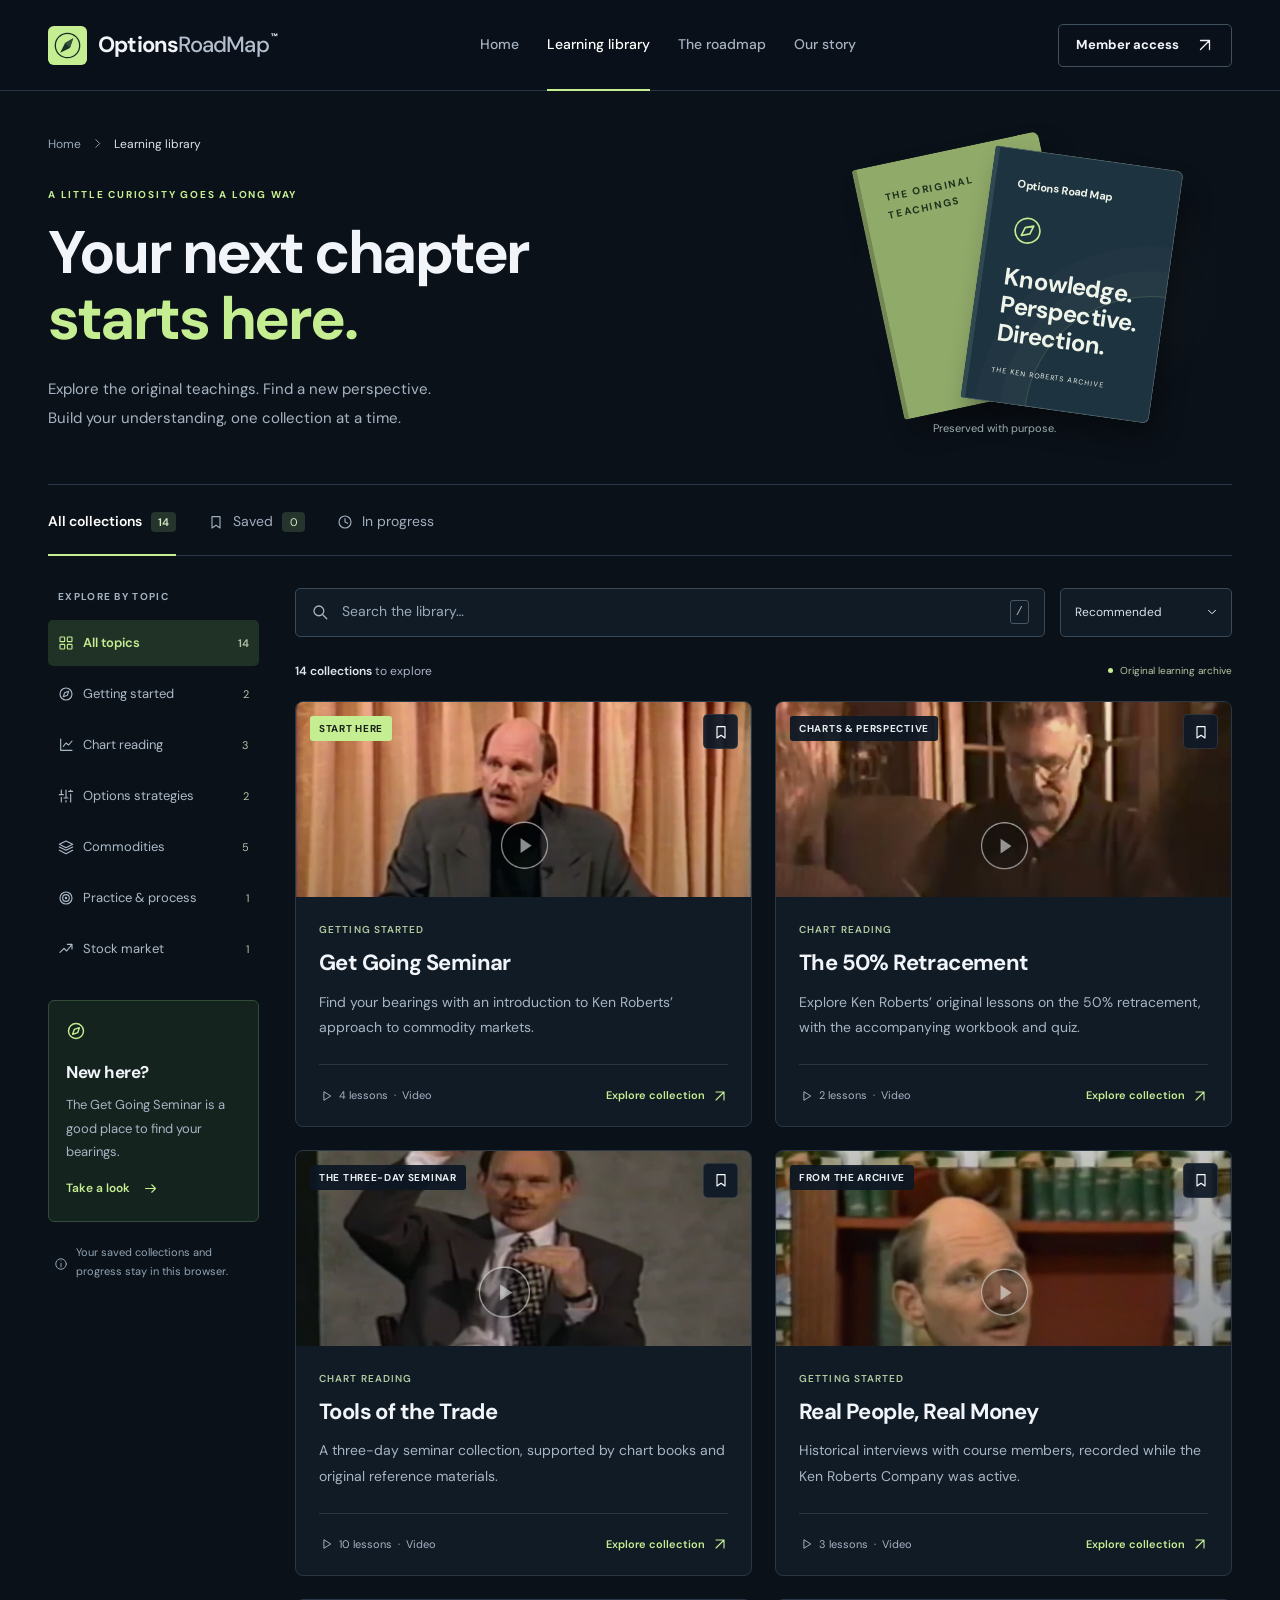
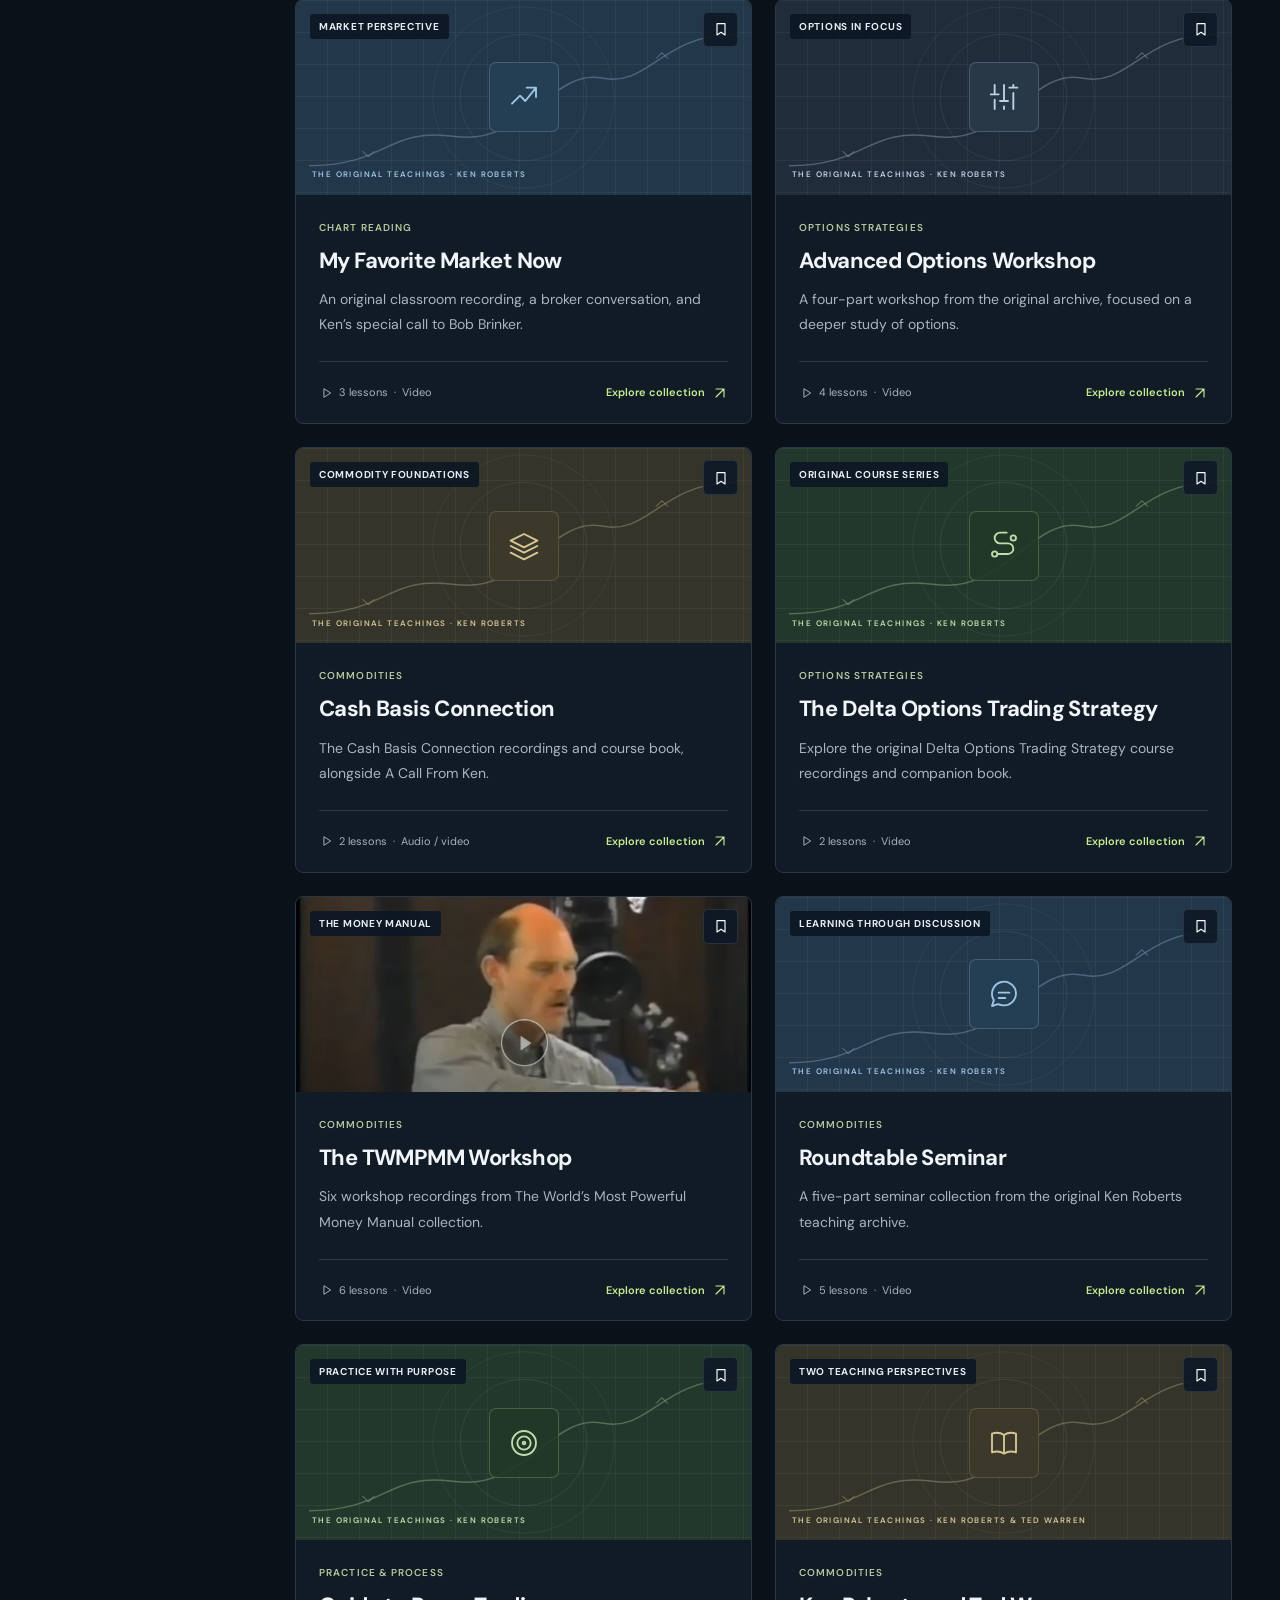
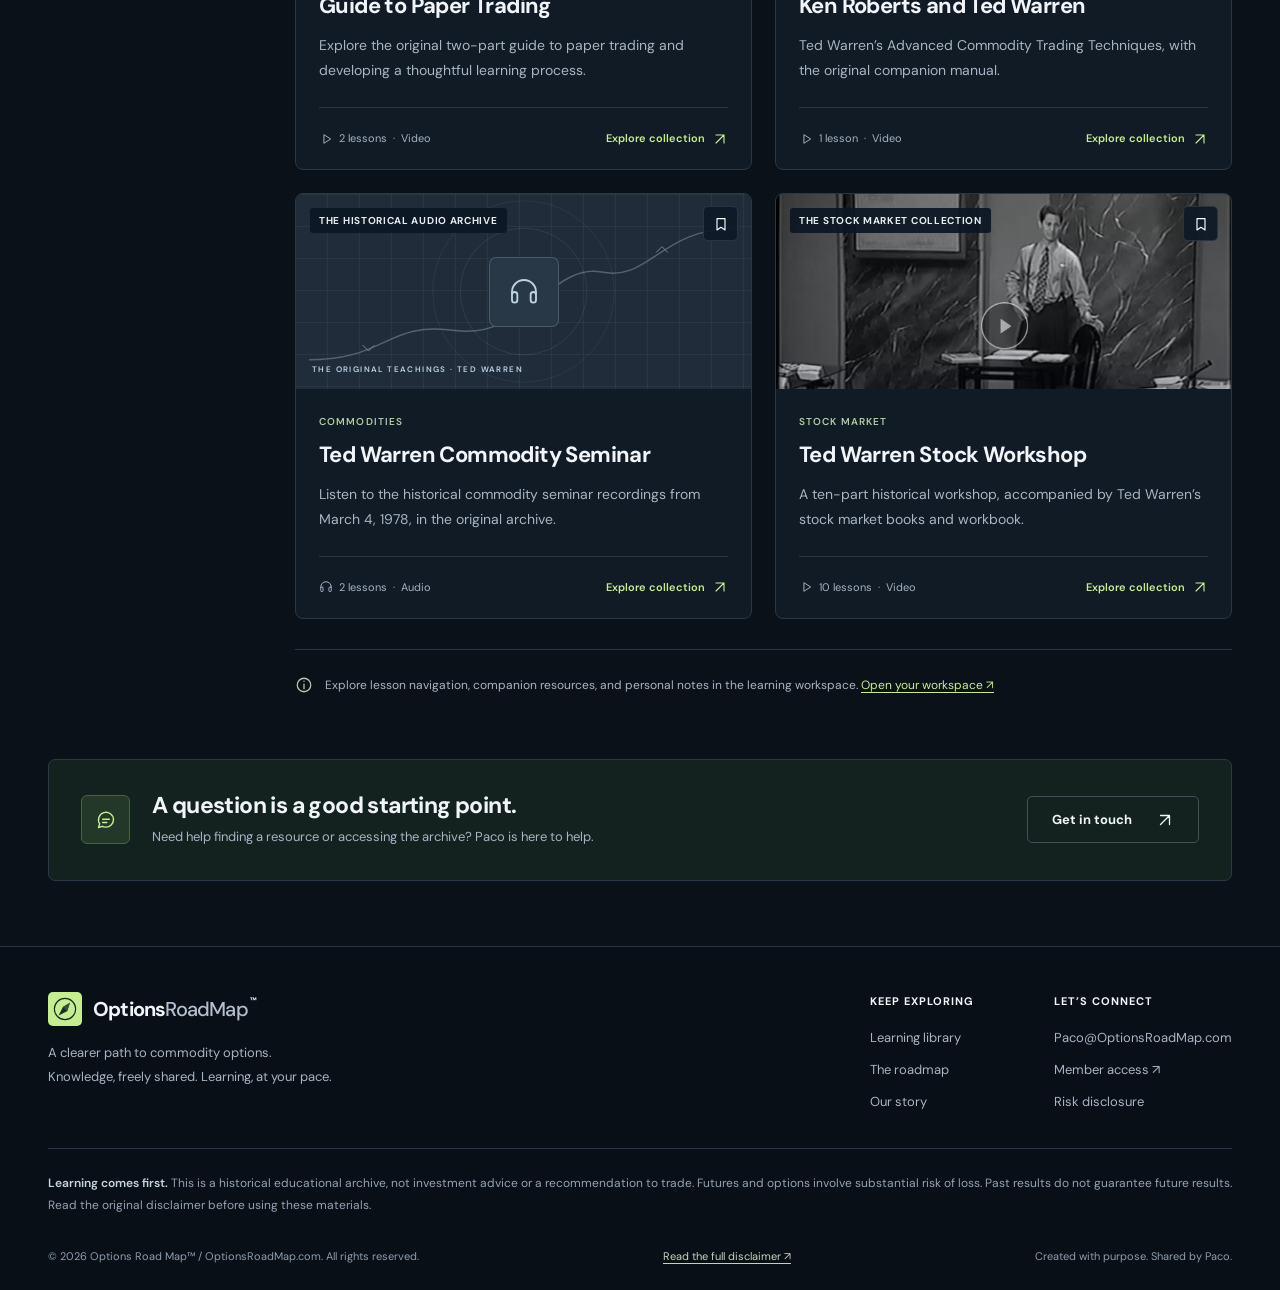
==== library.html @ 0cf9bcd7 "Publish polished Options Road Map client preview" ====
<!DOCTYPE html>
<html lang="en">
<head>
  <meta charset="UTF-8"><meta name="viewport" content="width=device-width, initial-scale=1">
  <meta name="description" content="Explore the Options Road Map learning archive. Find Ken Roberts seminars, commodity options courses, historical audio, and stock market workshops.">
  <meta name="theme-color" content="#0b1119"><title>Learning Library — Options Road Map</title>
  <link rel="icon" href="assets/compass.svg" type="image/svg+xml"><link rel="stylesheet" href="styles.css">
  <script src="courses.js" defer></script><script src="app.js" defer></script>
</head>
<body data-page="library">
<a class="skip-link" href="#main">Skip to content</a>
<header class="site-header"><div class="container header-inner">
  <a class="brand" href="index.html" aria-label="Options Road Map home"><img src="assets/compass.svg" width="39" height="39" alt=""><span>Options<span class="brand-light">RoadMap</span><sup>™</sup></span></a>
  <button class="menu-toggle icon-button" aria-label="Open navigation" aria-expanded="false" aria-controls="main-nav" data-icon="menu"></button>
  <nav id="main-nav" class="main-nav" aria-label="Main navigation"><a href="index.html">Home</a><a href="library.html" aria-current="page">Learning library</a><a href="index.html#roadmap">The roadmap</a><a href="index.html#about">Our story</a></nav>
  <a class="button button-outline member-button" href="private.html" aria-label="Member access"><span class="member-label-desktop">Member access</span><span class="member-label-mobile">Access</span><span data-icon="arrow-up-right"></span></a>
</div></header>
<main id="main">
  <section class="library-hero container"><div><a class="breadcrumb" href="index.html">Home <span data-icon="chevron-right"></span> <span>Learning library</span></a><div class="eyebrow">A LITTLE CURIOSITY GOES A LONG WAY</div><h1>Your next chapter<br><em>starts here.</em></h1><p>Explore the original teachings. Find a new perspective.<br>Build your understanding, one collection at a time.</p></div><div class="library-hero-art" aria-hidden="true"><div class="archive-cover cover-back"><span>THE ORIGINAL<br>TEACHINGS</span></div><div class="archive-cover cover-front"><span class="book-brand">Options Road Map</span><span class="cover-compass" data-icon="compass"></span><strong>Knowledge.<br>Perspective.<br>Direction.</strong><small>THE KEN ROBERTS ARCHIVE</small></div><span class="archive-caption">Preserved with purpose.</span></div></section>
  <section class="library-section container" id="collections">
    <div class="library-tabs" aria-label="Collection view"><button class="library-tab active" data-view="all" aria-pressed="true">All collections <span id="all-count"></span></button><button class="library-tab" data-view="saved" aria-pressed="false"><span data-icon="bookmark"></span> Saved <span id="saved-count">0</span></button><button class="library-tab" data-view="progress" aria-pressed="false"><span data-icon="clock"></span> In progress</button></div>
    <div class="library-workspace"><aside class="library-sidebar"><div class="sidebar-heading">EXPLORE BY TOPIC</div><div class="category-list" id="category-filters"></div><div class="sidebar-note"><span data-icon="compass"></span><h3>New here?</h3><p>The Get Going Seminar is a good place to find your bearings.</p><button class="text-link" data-course="get-going">Take a look <span data-icon="arrow-right"></span></button></div><div class="local-note"><span data-icon="info"></span><span>Your saved collections and progress stay in this browser.</span></div></aside>
      <div class="library-results"><div class="library-toolbar"><label class="search-field"><span data-icon="search"></span><input type="search" id="course-search" placeholder="Search the library…" aria-label="Search collections"><span class="search-key" aria-hidden="true">/</span></label><label class="sort-field"><span class="sr-only">Sort collections</span><select id="course-sort"><option value="recommended">Recommended</option><option value="az">Title: A–Z</option><option value="lessons">Most lessons</option></select><span data-icon="chevron-down"></span></label></div>
        <div class="results-line"><p id="results-count" aria-live="polite"></p><span class="archive-badge"><i class="status-dot"></i> Original learning archive</span></div>
        <div class="course-grid library-grid" id="library-courses"></div>
        <div class="empty-state" id="empty-state" hidden><span data-icon="search"></span><h2>No collections found.</h2><p>Try another keyword or explore a different topic.</p><button class="button button-outline" id="reset-filters">Show all collections <span data-icon="arrow-right"></span></button></div>
        <div class="archive-note"><span data-icon="info"></span><p>Explore lesson navigation, companion resources, and personal notes in the learning workspace. <a class="inline-link" href="private.html">Open your workspace <span aria-hidden="true">↗</span></a></p></div>
      </div>
    </div>
  </section>
  <section class="library-help container"><span class="help-icon" data-icon="message-circle"></span><div><h2>A question is a good starting point.</h2><p>Need help finding a resource or accessing the archive? Paco is here to help.</p></div><a class="button button-outline" href="mailto:Paco@OptionsRoadMap.com">Get in touch <span data-icon="arrow-up-right"></span></a></section>
</main>
<footer class="site-footer" data-footer></footer><div data-dialogs></div><div class="toast" role="status" aria-live="polite" id="toast"></div>
<noscript><p class="noscript-note">Enable JavaScript to search the library and browse collection details. Contact <a href="mailto:Paco@OptionsRoadMap.com">Paco@OptionsRoadMap.com</a> for access to the original archive.</p></noscript>
</body>
</html>
---- styles.css ----
@import url('fonts.css');

/* Options Road Map — professional dark theme. All assets are served locally. */
:root {
  color-scheme: dark;
  --paper: #0b1119;
  --surface: #111b26;
  --surface-raised: #162331;
  --ink: #f1f5fa;
  --muted: #a7b4c3;
  --subtle: #90a0b2;
  --green: #c5ed91;
  --lime: #c5ed91;
  --line: #293746;
  --sage: #17251f;
  --sans: 'DM Sans', 'Segoe UI', sans-serif;
}
* { box-sizing: border-box; }
html { scroll-behavior: smooth; scroll-padding-top: 105px; }
body { margin: 0; background: var(--paper); color: var(--ink); font: 16px/1.7 var(--sans); -webkit-font-smoothing: antialiased; }
body:has(dialog[open]) { overflow: hidden; }
button, input, select, textarea { font: inherit; }
button, a, input, select { -webkit-tap-highlight-color: transparent; }
button { color: inherit; cursor: pointer; }
a { color: inherit; text-decoration: none; }
img { max-width: 100%; display: block; }
h1, h2, h3, p { margin: 0; }
h1, h2, h3 { font-weight: 700; line-height: 1.15; letter-spacing: -1.5px; }
h2 { font-size: 42px; }
h3 { font-size: 22px; letter-spacing: -.5px; }
em { font-family: var(--sans); font-style: normal; font-weight: 700; }
p { color: var(--muted); }
svg.icon { width: 20px; height: 20px; display: block; flex-shrink: 0; stroke: currentColor; stroke-width: 1.7; fill: none; stroke-linecap: round; stroke-linejoin: round; }
[data-icon] { display: inline-flex; align-items: center; justify-content: center; flex-shrink: 0; }
button:focus-visible, a:focus-visible, input:focus-visible, select:focus-visible { outline: 3px solid var(--lime); outline-offset: 5px; }
::selection { background: var(--lime); color: #102017; }
[hidden] { display: none !important; }
.container { width: min(1240px, calc(100% - 96px)); margin-inline: auto; }
.sr-only { position: absolute; width: 1px; height: 1px; padding: 0; margin: -1px; overflow: hidden; clip: rect(0,0,0,0); white-space: nowrap; border: 0; }
.skip-link { position: fixed; z-index: 200; top: 8px; left: 16px; transform: translateY(-150%); background: var(--lime); color: #102017; padding: 12px 20px; border-radius: 5px; }
.skip-link:focus { transform: translateY(0); }
.announcement { border-bottom: 1px solid #ffffff08; background: #101a23; color: #aebcc9; font-size: 12px; }
.announcement .container { display: flex; align-items: center; justify-content: space-between; min-height: 37px; }
.announcement .container > span { display: flex; align-items: center; gap: 9px; }
.announcement a { display: flex; align-items: center; gap: 15px; }
.status-dot { width: 5px; height: 5px; background: var(--lime); border-radius: 50%; display: inline-block; flex-shrink: 0; }
.site-header { background: #0b1119f5; position: sticky; top: 0; z-index: 20; border-bottom: 1px solid var(--line); backdrop-filter: blur(16px); }
.header-inner { display: flex; align-items: center; justify-content: space-between; gap: 25px; height: 90px; }
.brand { display: flex; align-items: center; gap: 11px; font-size: 22px; font-weight: 700; letter-spacing: -.8px; white-space: nowrap; }
.brand-light { font-weight: 500; color: #b4c0cf; }
.brand sup { font-size: 8px; vertical-align: super; position: relative; top: -5px; letter-spacing: 0; margin-left: 2px; }
.main-nav { display: flex; align-items: center; gap: 28px; font-size: 14px; font-weight: 500; }
.main-nav a { padding: 33px 0; position: relative; color: #a5b3c2; transition: color .2s; }
.main-nav a:hover, .main-nav a[aria-current] { color: #fff; }
.main-nav a[aria-current]::after { content: ''; position: absolute; bottom: -1px; height: 2px; left: 0; right: 0; background: var(--lime); }
.button { display: inline-flex; justify-content: center; align-items: center; gap: 24px; min-height: 52px; padding: 13px 24px; border-radius: 5px; border: 1px solid transparent; font-size: 14px; font-weight: 700; line-height: 1.4; transition: background .2s, transform .2s, border-color .2s; white-space: nowrap; }
.button:hover { transform: translateY(-2px); }
.button svg { width: 18px; height: 18px; }
.button-primary, .button-lime { background: var(--lime); color: #13201a; }
.button-primary:hover, .button-lime:hover { background: #d5f7af; }
.button-outline { border-color: #41505e; background: transparent; color: var(--ink); }
.button-outline:hover { background: #1e2c37; border-color: #718475; }
.member-button { font-size: 13px; gap: 17px; min-height: 43px; padding: 10px 17px; }
.member-label-mobile { display: none; }
.icon-button { display: inline-flex; align-items: center; justify-content: center; background: none; border: 1px solid var(--line); border-radius: 5px; width: 40px; height: 40px; }
.menu-toggle { display: none; }
.text-link { display: inline-flex; align-items: center; gap: 13px; font-size: 14px; font-weight: 600; border: 0; background: none; padding: 0; color: var(--ink); }
.text-link:hover { color: var(--lime); }
.text-link svg { width: 18px; height: 18px; transition: transform .2s; }
.text-link:hover svg { transform: translateX(3px); }
.eyebrow { font-size: 11px; letter-spacing: 1.8px; font-weight: 700; color: var(--lime); display: flex; align-items: center; gap: 10px; margin-bottom: 23px; line-height: 1.5; }
.small-line { width: 25px; height: 2px; background: var(--lime); }
.hero { display: grid; grid-template-columns: 1.08fr 1fr; align-items: center; gap: 40px; padding-block: 72px 65px; }
.hero h1 { font-size: clamp(56px, 5.6vw, 82px); font-weight: 700; letter-spacing: -4px; line-height: 1.08; }
.hero h1 em { color: var(--lime); }
.hero-copy > p { font-size: 17px; line-height: 1.85; max-width: 460px; margin-top: 28px; }
.hero-actions { display: flex; align-items: center; gap: 26px; margin-top: 33px; flex-wrap: wrap; }
.hero-actions .button { padding-inline: 24px; gap: 26px; }
.hero-actions .text-link { font-size: 13px; gap: 10px; }
.hero-note { display: flex; align-items: center; gap: 13px; font-size: 12px; line-height: 1.85; margin-top: 35px; color: #bfccd7; }
.mini-icon { width: 41px; height: 41px; border: 1px solid #344236; border-radius: 6px; background: #15251e; color: var(--lime); }
.mini-icon svg { width: 19px; height: 19px; }
.hero-note strong { font-weight: 600; color: #fff; }
.muted { color: #94a4b5; }
.hero-art { position: relative; width: 100%; isolation: isolate; }
.roadmap-image { width: 100%; height: auto; }
.map-label { background: #172330f7; box-shadow: 0 10px 28px #0005; border: 1px solid #3c4e59; border-radius: 6px; padding: 15px 17px; position: absolute; display: flex; align-items: center; gap: 12px; white-space: nowrap; }
.map-label small { font-size: 9px; letter-spacing: 1.1px; color: #a1b0bf; display: block; font-weight: 600; margin-bottom: 5px; }
.map-label strong { font-size: 13px; font-weight: 600; display: block; }
.map-label-top { top: 11%; left: 0; }
.map-icon { width: 36px; height: 36px; border-radius: 6px; color: var(--lime); background: #263c2c; }
.map-icon svg { width: 22px; height: 22px; }
.map-sparkle { color: var(--lime); margin-left: 7px; }
.map-label-middle { top: 51%; right: -1%; }
.milestone-number { width: 32px; height: 32px; border-radius: 4px; border: 1px solid #4b5d40; font-size: 12px; font-weight: 700; background: #273928; color: var(--lime); display: flex; align-items: center; justify-content: center; }
.map-label-bottom { bottom: 13%; left: 0; }
.map-label-bottom > span:last-child { margin-left: 8px; color: var(--lime); }
.art-caption { position: absolute; bottom: 0; right: 22px; font-size: 11px; color: #97a7b5; }
.benefit-strip { border-top: 1px solid var(--line); border-bottom: 1px solid var(--line); display: grid; grid-template-columns: repeat(3, 1fr); padding-block: 30px; }
.benefit-strip > div { display: flex; align-items: center; gap: 18px; padding-inline: 30px; border-right: 1px solid var(--line); }
.benefit-strip > div:first-child { padding-left: 0; }
.benefit-strip > div:last-child { border: 0; padding-right: 0; }
.benefit-strip svg { width: 27px; height: 27px; color: var(--lime); }
.benefit-strip strong { font-size: 14px; font-weight: 600; display: block; color: var(--ink); }
.benefit-strip small { font-size: 12px; display: block; margin-top: 4px; color: var(--muted); }
.section { padding-block: 86px; }
.section-heading { display: flex; align-items: flex-end; justify-content: space-between; gap: 30px; }
.section-heading .eyebrow { margin-bottom: 14px; }
.section-heading .text-link { margin-bottom: 7px; }
.section-intro { font-size: 15px; margin-top: 18px; }
.course-grid { display: grid; grid-template-columns: repeat(3, minmax(0, 1fr)); gap: 24px; }
.home-courses { margin-top: 36px; }
.course-card { background: var(--surface); border: 1px solid var(--line); border-radius: 8px; overflow: hidden; display: flex; flex-direction: column; position: relative; transition: transform .2s, border-color .2s; min-width: 0; }
.course-card:hover { transform: translateY(-4px); border-color: #617556; }
.course-cover { position: relative; width: 100%; height: 196px; overflow: hidden; background: #1b302b; border: 0; display: block; padding: 0; text-align: left; }
.course-cover img { width: 100%; height: 100%; object-fit: cover; object-position: center 20%; transition: transform .4s; }
.course-card:hover .course-cover img { transform: scale(1.04); }
.course-cover.photo-cover::after { content: ''; position: absolute; inset: 0; background: linear-gradient(180deg, #09111a0a, #09111a4d); }
.cover-tag { position: absolute; top: 14px; left: 14px; z-index: 1; background: #0c1724ed; color: #e6ebf0; padding: 5px 9px; border-radius: 3px; font-size: 10px; font-weight: 700; letter-spacing: .7px; line-height: 1.5; }
.cover-tag.start { background: var(--lime); color: #19221a; }
.bookmark-button { position: absolute; right: 13px; top: 12px; border: 1px solid #5f6a7055; background: #0e1927ed; color: #fff; width: 35px; height: 35px; z-index: 3; border-radius: 5px; display: flex; align-items: center; justify-content: center; transition: background .2s; }
.bookmark-button svg { width: 16px; height: 16px; }
.bookmark-button:hover, .bookmark-button[aria-pressed="true"] { background: var(--lime); color: #192719; border-color: var(--lime); }
.bookmark-button[aria-pressed="true"] svg { fill: #263b23; stroke: #263b23; }
.course-body { padding: 24px 23px 0; flex: 1; display: flex; flex-direction: column; }
.course-category { font-size: 10px; letter-spacing: 1.1px; font-weight: 600; text-transform: uppercase; color: #b2cba0; margin-bottom: 11px; display: flex; justify-content: space-between; align-items: center; gap: 8px; }
.course-title { background: transparent; border: 0; padding: 0; text-align: left; font-size: 22px; font-weight: 700; line-height: 1.3; letter-spacing: -.6px; }
.course-title:hover { color: var(--lime); }
.course-description { font-size: 14px; line-height: 1.8; margin-top: 12px; margin-bottom: 24px; flex: 1; }
.course-bottom { display: flex; align-items: center; justify-content: space-between; gap: 10px; border-top: 1px solid var(--line); padding-block: 17px; font-size: 11px; color: #a4b1c0; }
.course-meta { display: flex; align-items: center; gap: 6px; flex-wrap: wrap; }
.course-meta svg { width: 14px; height: 14px; }
.course-open { border: 0; background: none; display: flex; align-items: center; gap: 7px; padding: 4px 0; color: var(--lime); font-weight: 600; font-size: 11px; text-align: right; }
.course-open svg { width: 16px; height: 16px; }
.course-progress { height: 3px; background: #29382b; margin: 0 -23px; }
.course-progress span { display: block; height: 100%; background: var(--lime); }
.course-complete { font-size: 10px; color: var(--lime); letter-spacing: 0; text-transform: none; white-space: nowrap; }
.designed-cover { background: #23382c; color: #c3daab; position: relative; display: flex; align-items: center; justify-content: center; }
.designed-cover::before { content: ''; position: absolute; inset: 0; background: linear-gradient(0deg, transparent 96%, #bcdfa710 96%), linear-gradient(90deg, transparent 96%, #bcdfa710 96%); background-size: 32px 32px; }
.cover-drawing { position: absolute; inset: 0; width: 100%; height: 100%; opacity: .55; }
.designed-cover .cover-center-icon { position: relative; z-index: 1; width: 70px; height: 70px; border-radius: 7px; background: #223829e6; border: 1px solid #72915b77; display: flex; align-items: center; justify-content: center; }
.cover-center-icon svg { width: 32px; height: 32px; stroke-width: 1.4; }
.designed-cover.cover-sand { background: #34342a; color: #d6c697; }
.designed-cover.cover-sand .cover-center-icon { background: #3c392b; border-color: #7c735377; }
.designed-cover.cover-blue { background: #22384a; color: #9ec5e6; }
.designed-cover.cover-blue .cover-center-icon { background: #243f53; border-color: #69879b77; }
.designed-cover.cover-dark { background: #202c39; color: #bdd2e4; }
.designed-cover.cover-dark .cover-center-icon { background: #293847; border-color: #6a819a77; }
.cover-footnote { position: absolute; bottom: 13px; left: 16px; font-size: 8px; letter-spacing: 1.4px; font-weight: 600; }
.roadmap-section { background: #101a24; border-block: 1px solid var(--line); padding-block: 82px; }
.roadmap-layout { display: grid; grid-template-columns: 1fr 1.15fr; gap: 100px; align-items: center; }
.roadmap-intro h2 { font-size: 44px; letter-spacing: -1.5px; line-height: 1.2; }
.roadmap-intro h2 em { color: var(--lime); }
.roadmap-intro p { font-size: 15px; line-height: 1.85; margin-top: 24px; max-width: 380px; }
.roadmap-intro .text-link { margin-top: 26px; color: var(--lime); }
.learning-step { display: flex; align-items: flex-start; gap: 22px; padding-block: 29px; border-bottom: 1px solid var(--line); }
.learning-step:first-child { padding-top: 10px; }
.learning-step:last-child { padding-bottom: 10px; border: 0; }
.step-number { width: 39px; height: 39px; flex-shrink: 0; border-radius: 5px; border: 1px solid #465940; font-size: 13px; font-weight: 700; display: flex; align-items: center; justify-content: center; background: #1b3023; color: var(--lime); }
.step-label { font-size: 10px; letter-spacing: 1.1px; color: #a9bf93; font-weight: 700; }
.learning-step h3 { margin-top: 8px; font-size: 21px; }
.learning-step p { font-size: 14px; line-height: 1.8; margin-top: 11px; }
.learning-step > span:last-child { margin-left: auto; align-self: center; color: var(--lime); transition: transform .2s; }
.learning-step:hover > span:last-child { transform: translate(3px, -3px); }
.principles-section .section-heading > p { font-size: 14px; line-height: 1.85; }
.principles-grid { display: grid; grid-template-columns: repeat(4, 1fr); gap: 30px; margin-top: 44px; }
.principles-grid article { padding-left: 25px; border-left: 1px solid var(--line); }
.principles-grid article:first-child { padding-left: 0; border: 0; }
.principles-grid article > span { color: var(--lime); margin-bottom: 24px; }
.principles-grid article > span svg { width: 29px; height: 29px; }
.principles-grid h3 { font-size: 18px; letter-spacing: -.4px; }
.principles-grid p { font-size: 14px; line-height: 1.8; margin-top: 12px; }
.story-section { display: grid; grid-template-columns: 1fr 1.15fr; gap: 70px; padding-block: 14px 88px; align-items: center; }
.story-photo { position: relative; border-radius: 8px; overflow: hidden; background: #1b2731; border: 1px solid var(--line); padding: 0; text-align: left; }
.story-photo img { aspect-ratio: 1.1; object-fit: cover; object-position: 35% center; filter: grayscale(1); opacity: .85; }
.photo-caption { position: absolute; bottom: 22px; left: 22px; color: #edf5e5; font-size: 9px; letter-spacing: 1px; background: #15221dee; padding: 8px 11px; border-radius: 3px; }
.story-copy h2 { font-size: 39px; line-height: 1.2; letter-spacing: -1.3px; }
.story-copy > p { font-size: 19px; line-height: 1.7; color: #d5e0e8; margin-top: 24px; font-weight: 500; }
.story-copy > p.story-body { font: 14px/1.85 var(--sans); color: var(--muted); margin-top: 21px; }
.author { display: flex; align-items: center; gap: 12px; margin-top: 25px; }
.avatar { width: 41px; height: 41px; border-radius: 5px; display: flex; align-items: center; justify-content: center; background: #263b29; color: var(--lime); font-size: 17px; font-weight: 700; }
.author strong { display: block; font-size: 14px; font-weight: 700; }
.author small { font-size: 12px; color: var(--muted); display: block; }
.contact-banner { background: #162b24; border: 1px solid #344d38; min-height: 238px; border-radius: 8px; display: flex; align-items: center; justify-content: space-between; gap: 30px; padding: 45px 48px; position: relative; overflow: hidden; isolation: isolate; margin-bottom: 80px; }
.contact-banner .eyebrow { font-size: 11px; margin-bottom: 16px; }
.contact-banner h2 { font-size: 34px; letter-spacing: -1px; }
.contact-banner p { color: #b8c9bd; font-size: 14px; margin-top: 14px; }
.contact-banner > div { position: relative; z-index: 1; }
.banner-contact { display: flex; align-items: center; justify-content: center; gap: 12px; color: #d1dece; font-size: 12px; margin-top: 18px; }
.banner-orbit { position: absolute; width: 340px; height: 340px; border: 1px solid #a7dd8333; border-radius: 50%; right: -40px; top: -60px; z-index: 0; box-shadow: 0 0 0 40px #a7dd8309, 0 0 0 80px #a7dd8306, 0 0 0 120px #a7dd8304; }
.site-footer { border-top: 1px solid var(--line); padding-block: 45px 24px; background: #090f16; }
.footer-top { display: grid; grid-template-columns: 1fr auto auto; gap: 80px; padding-bottom: 35px; }
.footer-brand .brand { font-size: 20px; }
.footer-brand .brand img { width: 34px; height: 34px; }
.footer-brand p { font-size: 13px; margin-top: 15px; max-width: 300px; line-height: 1.8; }
.footer-links { display: flex; flex-direction: column; gap: 10px; font-size: 13px; }
.footer-links strong { font-size: 11px; letter-spacing: 1px; font-weight: 700; margin-bottom: 6px; }
.footer-links a, .footer-links button { color: var(--muted); }
.footer-links button { padding: 0; border: 0; background: none; text-align: left; font-size: 13px; }
.footer-links a:hover, .footer-links button:hover { color: var(--lime); }
.footer-risk { border-top: 1px solid var(--line); padding-block: 23px; color: #93a2b3; font-size: 12px; line-height: 1.85; max-width: 100%; }
.footer-risk strong { font-weight: 600; color: #c6d4e0; }
.footer-bottom { display: flex; align-items: center; justify-content: space-between; gap: 20px; font-size: 11px; color: #8e9dac; padding-top: 8px; }
.footer-bottom button { border: 0; background: none; padding: 0; font-size: 11px; color: #c4d4bb; text-decoration: underline; text-underline-offset: 3px; }
.library-hero { padding-block: 37px 46px; display: grid; grid-template-columns: 1.4fr 1fr; align-items: center; gap: 50px; border-bottom: 1px solid var(--line); }
.breadcrumb { display: flex; align-items: center; gap: 10px; font-size: 12px; color: #9aaaba; margin-bottom: 33px; }
.breadcrumb > span:last-child { color: #dce4ec; }
.breadcrumb svg { width: 13px; height: 13px; }
.library-hero .eyebrow { margin-bottom: 18px; font-size: 10px; }
.library-hero h1 { font-size: 60px; letter-spacing: -2.5px; line-height: 1.1; }
.library-hero h1 em { color: var(--lime); }
.library-hero p { font-size: 15px; margin-top: 23px; line-height: 1.9; }
.library-hero-art { position: relative; height: 310px; max-width: 390px; margin-left: auto; width: 100%; isolation: isolate; }
.library-hero-art::before { content: ''; position: absolute; inset: 0; z-index: -1; border-radius: 50%; background: radial-gradient(ellipse, #b1db8c13 0%, transparent 68%); }
.archive-cover { height: 255px; width: 190px; position: absolute; border-radius: 3px 7px 7px 3px; box-shadow: 9px 16px 25px #0005; border-left: 5px solid #0003; padding: 25px 22px; }
.cover-back { background: #90aa6a; left: 34px; top: 20px; transform: rotate(-12deg); color: #1c301c; font-size: 10px; font-weight: 700; letter-spacing: 1.8px; line-height: 1.8; }
.cover-front { background: #1e3340; border: 1px solid #4f6267; border-left: 5px solid #304951; left: 135px; top: 29px; transform: rotate(8deg); color: #eef4e9; display: flex; flex-direction: column; justify-content: space-between; overflow: hidden; }
.cover-front::after { content: ''; position: absolute; width: 250px; height: 250px; border: 1px solid #b9d49530; border-radius: 50%; left: 60px; bottom: -125px; box-shadow: 0 0 0 25px #ffffff06, 0 0 0 50px #ffffff03; }
.book-brand { font-size: 11px; letter-spacing: -.3px; font-weight: 700; }
.cover-compass { align-self: flex-start; color: var(--lime); }
.cover-compass svg { width: 33px; height: 33px; stroke-width: 1.2; }
.cover-front strong { font-size: 24px; font-weight: 700; letter-spacing: -.7px; line-height: 1.15; }
.cover-front small { font-size: 7px; letter-spacing: 1px; z-index: 1; }
.archive-caption { position: absolute; bottom: 0; left: 91px; font-size: 11px; color: #9caeaf; }
.library-section { padding-block: 0 50px; }
.library-tabs { display: flex; align-items: center; gap: 32px; border-bottom: 1px solid var(--line); }
.library-tab { display: flex; align-items: center; gap: 9px; border: 0; background: none; padding: 25px 0 21px; font-size: 14px; color: #a0afbf; position: relative; }
.library-tab.active { color: #fff; font-weight: 600; }
.library-tab.active::after { position: absolute; bottom: -1px; left: 0; right: 0; height: 2px; background: var(--lime); content: ''; }
.library-tab svg { height: 16px; width: 16px; }
.library-tab > span:not([data-icon]) { background: #25352d; color: #d5eac1; padding: 1px 7px; border-radius: 4px; font-size: 11px; min-width: 23px; text-align: center; }
.library-workspace { display: grid; grid-template-columns: 211px 1fr; gap: 36px; padding-top: 32px; }
.library-sidebar { min-width: 0; }
.sidebar-heading { font-size: 10px; letter-spacing: 1.3px; font-weight: 700; color: #a3b2c0; margin-bottom: 15px; padding-left: 10px; }
.category-list { display: flex; flex-direction: column; gap: 5px; }
.category-button { border: 0; background: none; padding: 12px 10px; font-size: 13px; text-align: left; display: flex; align-items: center; gap: 9px; border-radius: 5px; color: #acbac8; transition: background .2s; }
.category-button > span:last-child { margin-left: auto; font-size: 11px; color: #b4c4a7; }
.category-button svg { width: 16px; height: 16px; }
.category-button:hover { background: #192731; }
.category-button.active { color: var(--lime); background: #203126; font-weight: 600; }
.sidebar-note { border: 1px solid #334c39; border-radius: 6px; margin-top: 28px; padding: 20px 17px; background: #15231f; }
.sidebar-note > span { color: var(--lime); }
.sidebar-note h3 { font-size: 17px; margin-top: 13px; }
.sidebar-note p { font-size: 13px; line-height: 1.8; margin-top: 11px; }
.sidebar-note .text-link { font-size: 12px; margin-top: 15px; color: var(--lime); }
.sidebar-note .text-link svg { width: 15px; height: 15px; }
.local-note { font-size: 11px; line-height: 1.8; color: #91a3b2; display: flex; gap: 8px; margin-top: 21px; padding-inline: 6px; }
.local-note svg { width: 14px; height: 14px; margin-top: 3px; }
.library-results { min-width: 0; }
.library-toolbar { display: flex; gap: 15px; align-items: center; }
.search-field { display: flex; align-items: center; gap: 11px; background: var(--surface); border: 1px solid #394957; border-radius: 5px; height: 49px; flex: 1; padding-inline: 15px; }
.search-field:focus-within { border-color: var(--lime); box-shadow: 0 0 0 2px #c5ed9120; }
.search-field > span { color: #a9b7c5; }
.search-field svg { width: 18px; height: 18px; }
.search-field input { width: 100%; min-width: 0; border: 0; background: none; outline: none; font-size: 14px; color: var(--ink); }
.search-field input:focus-visible { outline: none; }
.search-field input::placeholder { color: #9aabba; }
.search-key { border: 1px solid #465767; border-radius: 3px; width: 21px; height: 24px; font-size: 12px; font-family: monospace; display: flex; align-items: center; justify-content: center; }
.sort-field { position: relative; }
.sort-field select { appearance: none; width: 172px; min-height: 49px; padding: 11px 33px 11px 14px; border: 1px solid #394957; border-radius: 5px; background: var(--surface); color: #d6e0e9; font-size: 12px; cursor: pointer; }
.sort-field > span:last-child { position: absolute; right: 13px; top: 17px; pointer-events: none; }
.sort-field svg { width: 14px; height: 14px; }
.results-line { display: flex; align-items: center; justify-content: space-between; gap: 12px; padding-block: 24px 20px; }
.results-line > p { font-size: 12px; }
.results-line > p strong { font-weight: 600; color: #dee7f0; }
.archive-badge { font-size: 10px; color: #b5c6a2; display: flex; gap: 7px; align-items: center; }
.library-grid { gap: 23px; grid-template-columns: repeat(2, minmax(0, 1fr)); }
.library-grid .course-cover { height: 195px; }
.library-grid .course-title { font-size: 22px; }
.archive-note { display: flex; gap: 12px; margin-top: 30px; border-top: 1px solid var(--line); padding-top: 24px; }
.archive-note > span { color: #b8c7a8; }
.archive-note svg { width: 18px; height: 18px; }
.archive-note p { font-size: 12px; line-height: 1.9; }
.inline-link { border: 0; background: none; padding: 0; color: var(--lime); font-size: inherit; text-decoration: underline; text-underline-offset: 3px; }
.empty-state { text-align: center; padding: 76px 22px 84px; background: #131f29; border: 1px dashed #435645; border-radius: 7px; }
.empty-state > span { color: var(--lime); margin-bottom: 23px; }
.empty-state > span svg { width: 32px; height: 32px; }
.empty-state h2 { font-size: 25px; letter-spacing: -.6px; }
.empty-state p { font-size: 14px; margin-top: 12px; }
.empty-state .button { margin-top: 25px; font-size: 13px; min-height: 45px; }
.library-help { display: flex; align-items: center; gap: 22px; border: 1px solid var(--line); border-radius: 7px; padding: 32px; margin-block: 12px 65px; background: #14221f; }
.help-icon { width: 49px; height: 49px; border-radius: 6px; border: 1px solid #496341; color: var(--lime); background: #233829; }
.library-help h2 { font-size: 23px; letter-spacing: -.6px; }
.library-help p { font-size: 13px; margin-top: 8px; }
.library-help .button { margin-left: auto; font-size: 13px; min-height: 47px; }
dialog { color-scheme: dark; padding: 0; border: 1px solid #435361; border-radius: 10px; background: var(--paper); color: var(--ink); box-shadow: 0 25px 100px #0007; width: calc(100% - 40px); max-width: 1070px; max-height: calc(100dvh - 64px); overscroll-behavior: contain; }
dialog::backdrop { background: #02070ec7; backdrop-filter: blur(6px); }
.dialog-close { position: absolute; right: 15px; top: 15px; z-index: 5; background: #1d2b37; border-color: #4c5c68; width: 35px; height: 35px; }
.dialog-close svg { width: 17px; height: 17px; }
.course-dialog-layout { display: grid; grid-template-columns: 1.17fr 1fr; min-height: 565px; }
.course-detail { padding: 33px; border-right: 1px solid var(--line); }
.course-detail .eyebrow { font-size: 10px; margin-bottom: 13px; }
.course-detail h2 { font-size: 31px; letter-spacing: -.9px; max-width: 410px; padding-right: 10px; line-height: 1.2; }
.detail-description { font-size: 14px; margin-top: 17px; line-height: 1.85; }
.detail-preview { margin-top: 24px; border-radius: 6px; overflow: hidden; position: relative; }
.detail-preview .course-cover { height: 226px; cursor: default; }
.detail-preview .photo-cover::after { background: #0a162290; }
.preview-access { position: absolute; inset: 0; display: flex; align-items: center; justify-content: center; flex-direction: column; text-align: center; color: #fff; background: #071019a6; gap: 10px; padding: 15px; }
.preview-access .icon { width: 25px; height: 25px; }
.preview-access strong { font-size: 15px; font-weight: 600; }
.preview-access small { font-size: 12px; color: #d0dbe5; }
.preview-access .button { margin-top: 4px; min-height: 39px; font-size: 12px; background: var(--lime); color: #172416; padding: 9px 15px; gap: 17px; }
.preview-access .button .icon { width: 17px; height: 17px; }
.detail-meta { display: flex; gap: 17px; margin-top: 15px; font-size: 12px; color: #a7b7c5; }
.detail-meta > span { display: flex; align-items: center; gap: 6px; }
.detail-meta svg { width: 14px; height: 14px; }
.detail-archive-note { font-size: 12px; line-height: 1.9; margin-top: 22px; }
.detail-resource-heading { font-size: 14px; font-weight: 700; margin-top: 25px; letter-spacing: 0; }
.detail-resources { display: flex; flex-direction: column; gap: 11px; margin-top: 13px; }
.resource-link { display: flex; align-items: center; gap: 8px; font-size: 12px; color: #c3d6ae; }
.resource-link svg { width: 15px; height: 15px; }
.resource-link > span:last-child { margin-left: auto; }
.course-lessons { padding: 37px 27px 29px; background: #13202b; border-radius: 0 10px 10px 0; min-width: 0; }
.course-lessons h3 { font-size: 19px; margin-bottom: 10px; padding-right: 28px; }
.lesson-instruction { font-size: 12px; margin-bottom: 20px; }
.lesson-progress-copy { font-size: 12px; display: flex; align-items: center; justify-content: space-between; margin-bottom: 9px; color: #b2c1d0; }
.lesson-progress-bar { height: 4px; background: #334637; border-radius: 3px; overflow: hidden; margin-bottom: 22px; }
.lesson-progress-bar span { display: block; height: 100%; background: var(--lime); transition: width .25s; }
.lesson-row { display: flex; align-items: center; gap: 13px; background: #192935; border: 1px solid #344858; border-radius: 5px; padding: 14px 13px; margin-top: 9px; }
.lesson-row.active { border-color: #97b573; background: #263629; }
.lesson-select { display: flex; gap: 12px; align-items: center; border: 0; background: none; flex: 1; padding: 0; min-width: 0; text-align: left; }
.lesson-num { color: #b7c6ac; font-size: 12px; flex-shrink: 0; }
.lesson-select strong { display: block; font-size: 14px; line-height: 1.4; font-weight: 600; }
.lesson-select small { display: block; font-size: 11px; color: #a5b7c5; margin-top: 5px; }
.lesson-check { display: flex; align-items: center; padding: 5px; cursor: pointer; }
.lesson-check input { accent-color: var(--lime); cursor: pointer; width: 18px; height: 18px; margin: 0; }
.lesson-tip { font-size: 11px; color: #9dafa9; line-height: 1.85; margin-top: 20px; }
.active-lesson-label { font-size: 12px; color: var(--lime); padding-top: 11px; }
.native-video { width: 100%; display: block; background: #08101a; min-height: 220px; max-height: 310px; }
.access-dialog { max-width: 505px; padding: 44px 38px 33px; }
.access-icon { width: 51px; height: 51px; background: #243a28; border: 1px solid #405839; border-radius: 7px; color: var(--lime); display: flex; align-items: center; justify-content: center; margin-bottom: 25px; }
.access-icon svg { width: 27px; height: 27px; }
.access-dialog .eyebrow { font-size: 10px; margin-bottom: 14px; }
.access-dialog h2 { font-size: 32px; letter-spacing: -.9px; line-height: 1.2; }
.access-dialog > p { font-size: 14px; margin-top: 20px; line-height: 1.9; }
.access-actions { display: flex; flex-direction: column; gap: 12px; margin-top: 27px; }
.access-actions .button { justify-content: space-between; font-size: 14px; min-height: 48px; }
.access-dialog .access-footnote { font-size: 12px; border-top: 1px solid var(--line); padding-top: 19px; margin-top: 24px; color: #a1b2c1; }
.risk-dialog { max-width: 800px; padding: 40px; }
.risk-dialog .eyebrow { font-size: 10px; margin-bottom: 14px; }
.risk-dialog h2 { font-size: 33px; margin-bottom: 25px; }
.risk-copy p { font-size: 14px; line-height: 1.9; margin-top: 17px; }
.risk-dialog .button { margin-top: 28px; }
.toast { position: fixed; bottom: 24px; left: 50%; z-index: 120; transform: translate(-50%, 20px); background: #d0eead; color: #142313; box-shadow: 0 6px 24px #0006; padding: 13px 21px; border-radius: 5px; font-size: 13px; font-weight: 500; opacity: 0; visibility: hidden; transition: opacity .2s, transform .2s; max-width: calc(100% - 40px); text-align: center; pointer-events: none; }
.toast.visible { opacity: 1; visibility: visible; transform: translate(-50%, 0); }
.noscript-note { padding: 20px 30px; background: #203a2a; font-size: 14px; }
.noscript-note a { text-decoration: underline; }

/* ==========================================================================
   Learning Workspace (Local Lesson Page)
   ========================================================================== */
.workspace-main { padding-block: 28px 72px; }
.workspace-breadcrumb { display: flex; align-items: center; gap: 10px; font-size: 13px; color: var(--muted); margin-bottom: 24px; }
.workspace-breadcrumb a { color: var(--muted); transition: color .2s; }
.workspace-breadcrumb a:hover { color: #fff; }
.workspace-breadcrumb svg { width: 14px; height: 14px; color: var(--subtle); }
#workspace-breadcrumb-title { color: var(--ink); font-weight: 500; }

.workspace-heading { display: flex; justify-content: space-between; align-items: flex-start; gap: 28px; padding-bottom: 28px; border-bottom: 1px solid var(--line); margin-bottom: 32px; }
.workspace-heading h1 { font-size: clamp(34px, 3.8vw, 50px); letter-spacing: -2px; margin-bottom: 12px; color: #fff; }
.workspace-heading p { font-size: 16px; max-width: 660px; margin-bottom: 16px; line-height: 1.65; }
.workspace-course-meta { display: flex; flex-wrap: wrap; gap: 20px; font-size: 13px; color: var(--muted); align-items: center; }
.workspace-course-meta span { display: inline-flex; align-items: center; gap: 8px; }
.workspace-course-meta svg { width: 16px; height: 16px; color: var(--lime); }
.workspace-heading-actions { display: flex; flex-direction: column; align-items: flex-end; gap: 14px; flex-shrink: 0; }
.workspace-heading-actions .button { font-size: 13px; min-height: 44px; padding: 10px 18px; gap: 10px; }
.workspace-heading-actions .button svg { width: 16px; height: 16px; }
.workspace-heading-actions .button[aria-pressed="true"] { background: var(--surface-raised); border-color: var(--lime); color: var(--lime); }

.workspace-learning { display: grid; grid-template-columns: minmax(0, 1fr) 340px; gap: 36px; align-items: start; }
.workspace-content { display: flex; flex-direction: column; gap: 32px; min-width: 0; }

.workspace-video-panel { background: var(--surface); border: 1px solid var(--line); border-radius: 8px; padding: 24px; display: flex; flex-direction: column; gap: 20px; box-shadow: 0 8px 24px rgba(0,0,0,0.25); }
.workspace-player-top { display: flex; justify-content: space-between; align-items: center; font-size: 12px; font-weight: 600; color: var(--lime); letter-spacing: .5px; }
#workspace-media-label { display: inline-flex; align-items: center; gap: 8px; }
#workspace-media-label svg { width: 16px; height: 16px; }
#workspace-lesson-count { color: var(--muted); }

.workspace-player { border-radius: 6px; overflow: hidden; background: #070d13; position: relative; border: 1px solid #1e2c38; min-height: 300px; display: flex; align-items: center; justify-content: center; }
.workspace-player video { width: 100%; max-height: 500px; display: block; border-radius: 6px; background: #000; }
.workspace-player audio { width: 100%; max-width: 520px; }
.workspace-audio-stage { display: flex; flex-direction: column; align-items: center; justify-content: center; gap: 18px; padding: 52px 24px; width: 100%; text-align: center; }
.workspace-audio-stage svg { width: 44px; height: 44px; color: var(--lime); }
.workspace-audio-stage strong { font-size: 18px; color: #fff; }

.workspace-unavailable { display: flex; flex-direction: column; align-items: center; text-align: center; gap: 12px; padding: 48px 24px; position: absolute; inset: 0; background: #0b1119f0; backdrop-filter: blur(8px); justify-content: center; z-index: 2; }
.workspace-unavailable strong { font-size: 18px; color: #fff; }
.workspace-unavailable p { font-size: 13px; color: var(--muted); max-width: 320px; line-height: 1.6; }
.workspace-media-icon { width: 48px; height: 48px; border-radius: 50%; background: var(--surface-raised); border: 1px solid var(--line); color: var(--lime); display: flex; align-items: center; justify-content: center; }
.workspace-media-icon svg { width: 22px; height: 22px; }
.workspace-media-status { font-size: 11px; color: var(--subtle); display: inline-flex; align-items: center; gap: 7px; margin-top: 4px; }

.workspace-lesson-title { display: flex; justify-content: space-between; align-items: center; gap: 20px; flex-wrap: wrap; padding-top: 8px; border-top: 1px solid #1a2734; }
.workspace-label { font-size: 10px; font-weight: 700; letter-spacing: 1.4px; color: var(--lime); display: block; margin-bottom: 4px; }
#workspace-lesson-title { font-size: 24px; letter-spacing: -.6px; color: #fff; }
.workspace-review { display: inline-flex; align-items: center; gap: 10px; font-size: 13px; font-weight: 600; cursor: pointer; color: var(--ink); background: var(--surface-raised); border: 1px solid var(--line); padding: 9px 16px; border-radius: 6px; transition: border-color .2s, background .2s; }
.workspace-review:hover { border-color: #4b6351; background: #1a2b22; }
.workspace-review input[type="checkbox"] { width: 17px; height: 17px; accent-color: var(--lime); cursor: pointer; }

.workspace-lesson-nav { display: flex; justify-content: space-between; align-items: center; gap: 16px; padding-top: 6px; flex-wrap: wrap; }
.workspace-lesson-nav .button { font-size: 13px; min-height: 44px; padding: 10px 18px; gap: 10px; }
.workspace-lesson-nav .button svg { width: 16px; height: 16px; }
.workspace-lesson-nav .button:disabled { opacity: 0.35; cursor: not-allowed; pointer-events: none; }
.workspace-jump { display: none; }

.workspace-detail-panel { background: var(--surface); border: 1px solid var(--line); border-radius: 8px; overflow: hidden; }
.workspace-tabs { display: flex; border-bottom: 1px solid var(--line); background: #0e1620; }
.workspace-tabs button { flex: 1; padding: 16px 20px; background: none; border: 0; border-bottom: 2px solid transparent; font-size: 14px; font-weight: 600; color: var(--muted); transition: color .2s, border-color .2s; display: inline-flex; align-items: center; justify-content: center; gap: 8px; cursor: pointer; }
.workspace-tabs button:hover { color: var(--ink); }
.workspace-tabs button[aria-selected="true"] { color: #fff; border-bottom-color: var(--lime); background: var(--surface); }
.workspace-tabs button svg { width: 16px; height: 16px; }
#workspace-resource-count { font-size: 11px; padding: 1px 7px; border-radius: 9999px; background: rgba(255,255,255,0.08); color: var(--subtle); font-weight: 700; }
.workspace-tabs button[aria-selected="true"] #workspace-resource-count { background: rgba(197, 237, 145, 0.15); color: var(--lime); }

.workspace-tab-panel { padding: 28px; display: flex; flex-direction: column; gap: 20px; }
.workspace-tab-panel h3 { font-size: 19px; color: #fff; letter-spacing: -.4px; }
.workspace-tab-panel p { line-height: 1.7; }
.workspace-archive-context { display: flex; gap: 16px; background: var(--surface-raised); border: 1px solid var(--line); border-radius: 6px; padding: 18px; align-items: flex-start; }
.workspace-archive-context svg { color: var(--lime); width: 20px; height: 20px; margin-top: 3px; flex-shrink: 0; }
.workspace-archive-context strong { display: block; font-size: 14px; color: #fff; margin-bottom: 4px; }
.workspace-archive-context p { font-size: 13px; margin: 0; color: var(--muted); }
.workspace-principle { background: #14221b; border: 1px solid #283e30; border-radius: 6px; padding: 20px; }
.workspace-principle .eyebrow { margin-bottom: 8px; font-size: 10px; }
.workspace-principle strong { display: block; font-size: 16px; color: #fff; margin-bottom: 6px; }
.workspace-principle p { font-size: 13px; margin: 0; color: #bfd0c3; }
.workspace-panel-intro { font-size: 14px; margin-bottom: 4px; }

.workspace-resources { display: flex; flex-direction: column; gap: 10px; margin-top: 4px; }
.workspace-resource-row { display: flex; align-items: center; justify-content: space-between; gap: 16px; background: var(--surface-raised); border: 1px solid var(--line); border-radius: 6px; padding: 14px 18px; transition: border-color .2s; }
.workspace-resource-row:hover { border-color: #3f556b; }
.workspace-resource-row > div { flex: 1; min-width: 0; }
.workspace-resource-row strong { display: block; font-size: 14px; color: #fff; margin-bottom: 2px; }
.workspace-resource-row small { font-size: 12px; color: var(--subtle); }
.workspace-resource-icon { color: var(--lime); width: 18px; height: 18px; }
.workspace-resource-row .button { font-size: 12px; min-height: 36px; padding: 6px 14px; gap: 8px; }
.workspace-resource-row .button svg { width: 14px; height: 14px; }
.workspace-resource-unavailable { font-size: 11px; color: var(--subtle); padding: 5px 10px; border-radius: 4px; background: #ffffff0a; white-space: nowrap; }
.workspace-resources-empty { text-align: center; padding: 40px 20px; color: var(--muted); display: flex; flex-direction: column; align-items: center; gap: 10px; background: var(--surface-raised); border-radius: 6px; border: 1px dashed var(--line); }
.workspace-resources-empty svg { width: 32px; height: 32px; color: var(--subtle); }
.workspace-resources-empty strong { color: #fff; font-size: 15px; }
.workspace-resources-empty p { font-size: 13px; margin: 0; }
.workspace-resource-note { font-size: 12px; color: var(--subtle); line-height: 1.6; }
.workspace-resource-note svg { width: 13px; height: 13px; vertical-align: -2px; margin-left: 2px; }

.workspace-notes-heading { display: flex; justify-content: space-between; align-items: baseline; gap: 12px; flex-wrap: wrap; }
#workspace-note-lesson { font-size: 13px; color: var(--muted); margin-top: 4px; }
.workspace-note-status { font-size: 11px; color: var(--subtle); font-family: monospace; background: var(--surface-raised); padding: 4px 8px; border-radius: 4px; }
#workspace-notes { width: 100%; min-height: 200px; padding: 16px; background: #070d13; border: 1px solid var(--line); border-radius: 6px; color: var(--ink); resize: vertical; font-family: inherit; font-size: 14px; line-height: 1.65; transition: border-color .2s; }
#workspace-notes:focus { border-color: var(--lime); outline: none; }
.workspace-notes-footer { display: flex; justify-content: space-between; align-items: center; font-size: 12px; color: var(--subtle); }
.workspace-notes-footer .button { font-size: 12px; min-height: 36px; padding: 6px 14px; gap: 8px; }
.workspace-notes-footer .button svg { width: 14px; height: 14px; }
.workspace-notes-privacy { font-size: 12px; color: var(--subtle); display: flex; align-items: center; gap: 8px; margin: 0; }
.workspace-notes-privacy svg { width: 15px; height: 15px; color: var(--subtle); flex-shrink: 0; }

.workspace-sidebar { background: var(--surface); border: 1px solid var(--line); border-radius: 8px; padding: 24px; display: flex; flex-direction: column; gap: 24px; position: sticky; top: 110px; box-shadow: 0 8px 24px rgba(0,0,0,0.2); }
.workspace-selector label { font-size: 10px; font-weight: 700; letter-spacing: 1.4px; color: var(--lime); display: block; margin-bottom: 8px; }
.workspace-selector > div { position: relative; }
.workspace-selector select { width: 100%; padding: 12px 38px 12px 14px; background: var(--surface-raised); border: 1px solid var(--line); border-radius: 6px; color: var(--ink); font-size: 13px; font-weight: 600; appearance: none; cursor: pointer; transition: border-color .2s; }
.workspace-selector select:focus { border-color: var(--lime); outline: none; }
.workspace-selector select option { background: #111b26; color: #fff; }
.workspace-selector svg { position: absolute; right: 14px; top: 50%; transform: translateY(-50%); pointer-events: none; width: 16px; height: 16px; color: var(--muted); }

.workspace-curriculum-heading { display: flex; justify-content: space-between; align-items: flex-end; padding-bottom: 12px; border-bottom: 1px solid var(--line); }
.workspace-curriculum-heading .eyebrow { margin-bottom: 4px; font-size: 10px; }
.workspace-curriculum-heading h2 { font-size: 20px; letter-spacing: -.5px; color: #fff; }
#workspace-sidebar-count { font-size: 12px; color: var(--subtle); font-weight: 600; }

.workspace-progress { display: flex; flex-direction: column; gap: 8px; }
.workspace-progress > div { display: flex; justify-content: space-between; font-size: 12px; color: var(--muted); font-weight: 500; }
#workspace-progress-percent { color: var(--lime); }
.lesson-progress-bar { height: 6px; background: #070d13; border-radius: 9999px; overflow: hidden; border: 1px solid #1a2936; }
#workspace-progress-fill { display: block; height: 100%; background: linear-gradient(90deg, #81a868, var(--lime)); border-radius: 9999px; transition: width .3s ease; }

.workspace-curriculum-list { display: flex; flex-direction: column; gap: 6px; max-height: 380px; overflow-y: auto; padding-right: 4px; scrollbar-width: thin; }
.workspace-curriculum-item { display: flex; align-items: center; gap: 12px; padding: 10px 12px; border-radius: 6px; border: 1px solid transparent; background: transparent; text-align: left; width: 100%; transition: all .15s; cursor: pointer; color: inherit; }
.workspace-curriculum-item:hover { background: var(--surface-raised); }
.workspace-curriculum-item.active { background: #192837; border-color: #3b5065; }
.workspace-lesson-number { width: 28px; height: 28px; border-radius: 4px; background: var(--surface-raised); border: 1px solid var(--line); font-size: 11px; font-weight: 700; color: var(--muted); display: flex; align-items: center; justify-content: center; flex-shrink: 0; }
.workspace-lesson-number.reviewed { background: #17281f; border-color: #31523c; color: var(--lime); }
.workspace-lesson-number svg { width: 14px; height: 14px; }
.workspace-curriculum-copy { flex: 1; min-width: 0; }
.workspace-curriculum-copy strong { display: block; font-size: 13px; color: var(--ink); white-space: nowrap; overflow: hidden; text-overflow: ellipsis; }
.workspace-curriculum-copy small { font-size: 11px; color: var(--subtle); display: block; margin-top: 1px; }
.workspace-curriculum-item.active .workspace-curriculum-copy strong { color: #fff; }
.workspace-current-icon { color: var(--lime); width: 16px; height: 16px; flex-shrink: 0; }

.workspace-sidebar-note { font-size: 12px; color: var(--subtle); display: flex; gap: 10px; background: #0f1822; padding: 12px 14px; border-radius: 6px; border: 1px solid #1c2a38; line-height: 1.55; }
.workspace-sidebar-note svg { width: 16px; height: 16px; color: var(--muted); flex-shrink: 0; margin-top: 1px; }
.workspace-sidebar-note p { margin: 0; font-size: 12px; color: var(--subtle); }
.workspace-support { display: flex; gap: 14px; background: #131c26; border: 1px solid var(--line); border-radius: 6px; padding: 16px; align-items: flex-start; font-size: 12px; }
.workspace-support svg { color: var(--lime); width: 18px; height: 18px; flex-shrink: 0; margin-top: 2px; }
.workspace-support strong { display: block; font-size: 13px; color: #fff; margin-bottom: 2px; }
.workspace-support p { margin: 0; margin-bottom: 6px; font-size: 12px; color: var(--muted); }
.workspace-support .text-link { font-size: 12px; gap: 8px; color: var(--lime); }
.workspace-support .text-link svg { width: 14px; height: 14px; }

.workspace-bottom-note { display: flex; justify-content: space-between; align-items: center; gap: 20px; padding-top: 32px; border-top: 1px solid var(--line); margin-top: 48px; font-size: 13px; color: var(--subtle); flex-wrap: wrap; }
.workspace-bottom-note > p { display: inline-flex; align-items: center; gap: 10px; font-size: 13px; margin: 0; }
.workspace-bottom-note svg { width: 16px; height: 16px; color: var(--lime); }

@media (min-width: 1500px) {
  .hero { padding-block: 82px; }
  .hero h1 { font-size: 85px; }
}
@media (max-width: 1120px) {
  .container { width: calc(100% - 64px); }
  .header-inner { gap: 18px; height: 82px; }
  .brand { font-size: 19px; }
  .brand img { width: 35px; height: 35px; }
  .main-nav { gap: 20px; font-size: 13px; }
  .main-nav a { padding-block: 29px; }
  .member-button { font-size: 12px; padding-inline: 13px; }
  .hero { gap: 25px; padding-block: 58px; }
  .hero h1 { font-size: 65px; letter-spacing: -3px; }
  .hero-copy > p { font-size: 16px; }
  .hero-actions { gap: 22px; }
  .map-label { padding: 12px 13px; gap: 10px; }
  .map-label strong { font-size: 11px; }
  .map-label small { font-size: 8px; }
  .map-label-middle { right: -2%; }
  .benefit-strip > div { padding-inline: 20px; }
  .benefit-strip strong { font-size: 13px; }
  .benefit-strip small { font-size: 11px; }
  .roadmap-layout { gap: 52px; }
  .roadmap-intro h2 { font-size: 39px; }
  .story-section { gap: 40px; }
  .story-copy h2 { font-size: 35px; }
  .course-grid { gap: 20px; }
  .course-body { padding-inline: 20px; }
  .course-title { font-size: 20px; }
  .course-progress { margin-inline: -20px; }
  .course-bottom { flex-wrap: wrap; }
  .course-open { margin-left: auto; }
  .library-workspace { grid-template-columns: 193px 1fr; gap: 28px; }
  .category-button { font-size: 12px; }
  .contact-banner { padding-inline: 36px; }
  .contact-banner h2 { font-size: 29px; }
  .footer-top { gap: 50px; }
}
@media (max-width: 900px) {
  .workspace-learning { grid-template-columns: 1fr; gap: 32px; }
  .workspace-sidebar { position: static; }
  .workspace-jump { display: inline-flex; }
  .container { width: calc(100% - 44px); }
  .header-inner { height: 75px; position: relative; gap: 15px; }
  .brand { font-size: 21px; }
  .menu-toggle { display: flex; margin-left: auto; width: 35px; height: 35px; border: 0; order: 3; }
  .member-button { min-height: 39px; font-size: 12px; order: 2; }
  .main-nav { display: none; position: absolute; top: 75px; left: -22px; right: -22px; background: #111b26; border-bottom: 1px solid var(--line); padding: 12px 22px; box-shadow: 0 14px 20px #0004; gap: 0; }
  .main-nav.open { display: flex; flex-direction: column; align-items: stretch; }
  .main-nav a { padding: 15px 8px; font-size: 15px; }
  .main-nav a[aria-current]::after { left: 0; top: 16px; bottom: 16px; height: auto; width: 2px; right: auto; }
  .hero h1 { font-size: 53px; letter-spacing: -2.5px; }
  .hero-copy > p { font-size: 15px; }
  .hero .eyebrow { font-size: 10px; }
  .hero-note { font-size: 11px; gap: 10px; margin-top: 28px; }
  .hero-art { align-self: center; }
  .map-label { padding: 11px; gap: 8px; }
  .map-label strong { font-size: 10px; }
  .map-label small { font-size: 7px; }
  .map-label-top { left: -2%; }
  .map-label-middle { right: -3%; }
  .map-label-bottom { left: -3%; }
  .map-icon, .milestone-number { width: 27px; height: 27px; }
  .milestone-number { font-size: 10px; }
  .map-icon svg { width: 18px; height: 18px; }
  .map-sparkle { display: none; }
  .art-caption { font-size: 9px; right: 14px; }
  .benefit-strip > div { padding-inline: 15px; gap: 12px; align-items: flex-start; }
  .benefit-strip svg { width: 23px; height: 23px; margin-top: 2px; }
  .benefit-strip strong { font-size: 12px; }
  .benefit-strip small { font-size: 11px; }
  .section { padding-block: 65px; }
  h2 { font-size: 35px; }
  .section-heading .text-link { font-size: 13px; }
  .course-grid { gap: 17px; }
  .course-cover { height: 158px; }
  .course-body { padding: 20px 17px 0; }
  .course-title { font-size: 19px; }
  .course-description { font-size: 13px; }
  .course-category { font-size: 9px; }
  .course-progress { margin-inline: -17px; }
  .cover-tag { font-size: 8px; padding: 5px 7px; }
  .roadmap-section { padding-block: 62px; }
  .roadmap-layout { gap: 37px; }
  .roadmap-intro h2 { font-size: 34px; }
  .roadmap-intro p { font-size: 14px; }
  .learning-step { gap: 15px; }
  .learning-step h3 { font-size: 19px; }
  .learning-step p { font-size: 13px; }
  .step-label { font-size: 9px; }
  .step-number { width: 33px; height: 33px; font-size: 12px; }
  .principles-grid { gap: 20px; }
  .principles-grid article { padding-left: 18px; }
  .principles-grid h3 { font-size: 17px; }
  .principles-grid p { font-size: 13px; }
  .story-section { gap: 31px; padding-bottom: 65px; }
  .story-copy h2 { font-size: 31px; }
  .story-copy > p { font-size: 17px; }
  .story-copy > p.story-body { font-size: 13px; }
  .photo-caption { left: 13px; bottom: 15px; font-size: 7px; }
  .contact-banner { padding: 36px 30px; min-height: 220px; margin-bottom: 65px; }
  .contact-banner h2 { font-size: 28px; }
  .contact-banner .button { font-size: 13px; padding-inline: 18px; }
  .library-hero { gap: 20px; grid-template-columns: 1fr; }
  .library-hero h1 { font-size: 50px; }
  .library-hero-art { display: none; }
  .library-workspace { grid-template-columns: 173px 1fr; gap: 24px; }
  .category-button { font-size: 11px; gap: 7px; padding: 11px 8px; }
  .sidebar-note { padding: 17px 13px; }
  .sidebar-note p { font-size: 12px; }
  .library-grid { gap: 17px; }
  .library-grid .course-cover { height: 153px; }
  .library-grid .course-title { font-size: 19px; }
  .library-toolbar { gap: 10px; }
  .sort-field select { width: 145px; font-size: 11px; }
  .search-field { padding-inline: 11px; gap: 8px; }
  .search-field input { font-size: 12px; }
  .archive-badge { font-size: 9px; }
  .course-dialog-layout { grid-template-columns: 1fr 1fr; }
  .course-detail { padding: 27px; }
  .course-detail h2 { font-size: 27px; }
  .course-lessons { padding: 32px 22px; }
  .detail-description { font-size: 13px; }
  .detail-meta { flex-wrap: wrap; gap: 8px 15px; }
  .library-help { flex-wrap: wrap; }
  .library-help > div { flex: 1; }
}
@media (max-width: 680px) {
  .workspace-main { padding-block: 20px 48px; }
  .workspace-heading { flex-direction: column; align-items: flex-start; gap: 18px; padding-bottom: 20px; margin-bottom: 24px; }
  .workspace-heading h1 { font-size: 32px; letter-spacing: -1.2px; }
  .workspace-heading-actions { align-items: flex-start; flex-direction: row; flex-wrap: wrap; width: 100%; justify-content: space-between; }
  .workspace-video-panel { padding: 16px; }
  .workspace-player { min-height: 220px; }
  .workspace-tabs button { font-size: 12px; padding: 12px 6px; gap: 4px; }
  .workspace-tab-panel { padding: 20px 16px; }
  .workspace-lesson-nav { flex-direction: column; width: 100%; gap: 10px; }
  .workspace-lesson-nav .button { width: 100%; }
  .workspace-resource-row { flex-direction: column; align-items: flex-start; gap: 12px; }
  .workspace-resource-row .button { width: 100%; }
  .workspace-bottom-note { flex-direction: column; align-items: flex-start; gap: 14px; }
  .container { width: calc(100% - 40px); }
  .announcement .container { min-height: 32px; justify-content: center; font-size: 11px; }
  .announcement a { display: none; }
  .header-inner { height: 71px; gap: 10px; }
  .brand { font-size: 18px; gap: 8px; }
  .brand img { width: 33px; height: 33px; }
  .member-button { font-size: 11px; padding: 8px 10px; gap: 6px; min-height: 35px; }
  .member-label-desktop { display: none; }
  .member-label-mobile { display: inline; }
  .member-button svg { width: 13px; height: 13px; }
  .menu-toggle { width: 31px; height: 33px; }
  .main-nav { top: 71px; left: -20px; right: -20px; }
  .hero { grid-template-columns: 1fr; padding-block: 44px 31px; gap: 31px; }
  .hero .eyebrow { font-size: 10px; margin-bottom: 24px; }
  .hero h1 { font-size: clamp(49px, 10.3vw, 68px); line-height: 1.09; letter-spacing: -2.4px; }
  .hero-copy > p { font-size: 16px; max-width: 460px; margin-top: 25px; line-height: 1.85; }
  .hero-actions { gap: 24px; margin-top: 28px; }
  .hero-actions .button { font-size: 14px; min-height: 50px; padding: 13px 19px; gap: 23px; }
  .hero-actions .text-link { font-size: 13px; }
  .hero-note { margin-top: 28px; font-size: 12px; }
  .hero-art { width: 100%; max-width: 490px; justify-self: center; }
  .map-label { padding: 12px; gap: 10px; }
  .map-label strong { font-size: 11px; }
  .map-label small { font-size: 8px; }
  .map-label-top { left: 1%; }
  .map-label-bottom { left: 1%; }
  .map-label-middle { right: 0; }
  .art-caption { font-size: 10px; }
  .benefit-strip { grid-template-columns: 1fr; padding-block: 8px; }
  .benefit-strip > div, .benefit-strip > div:first-child, .benefit-strip > div:last-child { border: 0; border-bottom: 1px solid var(--line); padding: 20px 3px; gap: 19px; align-items: center; }
  .benefit-strip > div:last-child { border: 0; }
  .benefit-strip strong { font-size: 15px; }
  .benefit-strip small { font-size: 13px; }
  .benefit-strip svg { width: 26px; height: 26px; margin: 0; }
  .section { padding-block: 54px; }
  .section-heading { align-items: flex-start; gap: 23px; flex-wrap: wrap; }
  .section-heading .eyebrow { font-size: 10px; margin-bottom: 14px; }
  .section-heading h2 { font-size: 34px; letter-spacing: -1.2px; }
  .section-heading .text-link { font-size: 13px; margin-bottom: 0; }
  .section-intro { font-size: 14px; margin-top: 19px; }
  .course-grid { grid-template-columns: 1fr; gap: 24px; }
  .home-courses { margin-top: 30px; }
  .course-cover { height: 220px; }
  .cover-tag { font-size: 10px; padding: 5px 9px; }
  .course-body { padding: 24px 23px 0; }
  .course-title { font-size: 24px; }
  .course-category { font-size: 11px; }
  .course-description { font-size: 15px; margin-top: 13px; margin-bottom: 24px; }
  .course-bottom { font-size: 12px; }
  .course-open { font-size: 12px; gap: 8px; }
  .course-progress { margin-inline: -23px; }
  .roadmap-section { padding-block: 54px; }
  .roadmap-layout { grid-template-columns: 1fr; gap: 38px; }
  .roadmap-intro .eyebrow { font-size: 10px; }
  .roadmap-intro h2 { font-size: 37px; letter-spacing: -1.3px; }
  .roadmap-intro p { font-size: 15px; max-width: none; }
  .roadmap-intro .text-link { font-size: 14px; }
  .learning-step { gap: 17px; padding-block: 27px; }
  .learning-step h3 { font-size: 21px; }
  .learning-step p { font-size: 14px; }
  .step-number { width: 35px; height: 35px; }
  .step-label { font-size: 9px; }
  .principles-section .section-heading > p { font-size: 14px; }
  .principles-grid { grid-template-columns: 1fr 1fr; gap: 35px 25px; margin-top: 37px; }
  .principles-grid article, .principles-grid article:first-child { padding: 0; border: 0; }
  .principles-grid h3 { font-size: 18px; }
  .principles-grid p { font-size: 14px; }
  .principles-grid article > span { margin-bottom: 18px; }
  .story-section { grid-template-columns: 1fr; gap: 36px; padding-block: 10px 53px; }
  .story-photo { max-width: 550px; }
  .story-photo img { aspect-ratio: 1.4; object-position: 50% 30%; }
  .photo-caption { left: 19px; bottom: 20px; font-size: 9px; }
  .story-copy h2 { font-size: 35px; }
  .story-copy > p { font-size: 18px; }
  .story-copy > p.story-body { font-size: 15px; }
  .story-copy .eyebrow { font-size: 10px; }
  .contact-banner { padding: 35px 27px; align-items: flex-start; flex-direction: column; gap: 29px; margin-bottom: 52px; }
  .contact-banner h2 { font-size: 32px; line-height: 1.2; max-width: 350px; }
  .contact-banner p { font-size: 14px; }
  .contact-banner .button { font-size: 14px; }
  .banner-contact { justify-content: flex-start; font-size: 12px; }
  .footer-top { grid-template-columns: 1fr 1fr; gap: 35px 24px; }
  .footer-brand { grid-column: 1/-1; }
  .footer-links { font-size: 13px; overflow-wrap: anywhere; }
  .footer-links strong { font-size: 10px; }
  .footer-links button { font-size: 13px; }
  .footer-brand p { font-size: 13px; max-width: 330px; }
  .footer-risk { font-size: 12px; }
  .footer-bottom { align-items: flex-start; flex-direction: column; gap: 12px; font-size: 11px; }
  .footer-bottom button { font-size: 12px; }
  .library-hero { grid-template-columns: 1fr; padding-block: 28px 38px; gap: 0; }
  .breadcrumb { margin-bottom: 31px; }
  .library-hero h1 { font-size: 47px; line-height: 1.13; letter-spacing: -2px; }
  .library-hero p { font-size: 15px; }
  .library-hero .eyebrow { font-size: 9px; margin-bottom: 19px; }
  .library-hero-art { display: none; }
  .library-tabs { gap: 23px; }
  .library-tab { font-size: 13px; padding-block: 24px 20px; gap: 7px; white-space: nowrap; }
  .library-tab svg { width: 14px; height: 14px; }
  .library-tab > span:not([data-icon]) { font-size: 10px; min-width: 20px; padding: 1px 5px; }
  .library-workspace { grid-template-columns: minmax(0, 1fr); padding-top: 27px; gap: 24px; }
  .sidebar-heading { font-size: 10px; padding-left: 0; margin-bottom: 15px; }
  .category-list { flex-direction: row; overflow-x: auto; gap: 8px; padding-bottom: 8px; scrollbar-width: thin; }
  .category-button { white-space: nowrap; flex-shrink: 0; border: 1px solid var(--line); font-size: 12px; padding: 10px 12px; gap: 8px; }
  .category-button svg { width: 14px; height: 14px; }
  .category-button > span:last-child { font-size: 10px; }
  .category-button.active { border-color: #66814b; }
  .sidebar-note { display: none; }
  .local-note { font-size: 11px; margin-top: 13px; padding: 0; }
  .library-toolbar { flex-wrap: wrap; gap: 12px; }
  .search-field { min-width: 165px; height: 47px; padding-inline: 12px; gap: 8px; }
  .search-field input { font-size: 13px; }
  .search-key { display: none; }
  .sort-field select { height: 47px; min-height: 47px; width: 147px; font-size: 12px; padding: 11px 27px 11px 11px; }
  .sort-field > span:last-child { right: 10px; top: 16px; }
  .results-line { padding-block: 23px 20px; flex-wrap: wrap; gap: 8px; }
  .results-line > p { font-size: 12px; }
  .archive-badge { font-size: 10px; gap: 6px; }
  .library-grid { grid-template-columns: 1fr; gap: 24px; }
  .library-grid .course-cover { height: 218px; }
  .library-grid .course-title { font-size: 24px; }
  .library-help { padding: 27px; gap: 20px; margin-bottom: 51px; }
  .library-help h2 { font-size: 23px; line-height: 1.3; }
  .library-help > div { flex: 1; min-width: 190px; }
  .library-help p { font-size: 14px; }
  .library-help .button { margin-left: 0; min-height: 46px; font-size: 13px; }
  .help-icon { width: 41px; height: 41px; }
  .archive-note { gap: 10px; }
  .archive-note p { font-size: 12px; }
  .course-dialog-layout { grid-template-columns: 1fr; }
  .course-detail { border: 0; padding: 30px 24px 27px; }
  .course-detail .eyebrow { padding-right: 25px; font-size: 9px; }
  .course-detail h2 { font-size: 29px; padding-right: 16px; }
  .detail-description { font-size: 14px; }
  .detail-preview .course-cover { height: 230px; }
  .course-lessons { border-radius: 0 0 10px 10px; padding: 30px 24px; }
  .course-lessons h3 { font-size: 20px; }
  .lesson-select strong { font-size: 15px; }
  .lesson-select small { font-size: 12px; }
  .lesson-row { padding: 17px 14px; }
  .detail-meta { font-size: 12px; gap: 10px 15px; }
  .preview-access strong { font-size: 14px; }
  .preview-access small { font-size: 11px; }
  .access-dialog { padding: 36px 27px 30px; }
  .access-dialog h2 { font-size: 30px; }
  .access-actions .button { white-space: normal; font-size: 13px; }
  .risk-dialog { padding: 35px 27px; }
  .risk-dialog h2 { font-size: 30px; }
  dialog { width: calc(100% - 24px); max-height: calc(100dvh - 32px); }
  .toast { bottom: 18px; font-size: 12px; width: max-content; }
  .empty-state { padding-inline: 18px; }
}
@media (max-width: 380px) {
  .container { width: calc(100% - 32px); }
  .brand { font-size: 16px; gap: 6px; }
  .brand img { width: 30px; height: 30px; }
  .header-inner { gap: 8px; }
  .member-button { font-size: 10px; gap: 5px; padding-inline: 8px; }
  .hero h1 { font-size: 47px; }
  .library-hero h1 { font-size: 41px; }
  .library-tabs { gap: 18px; }
  .library-tab { font-size: 11px; }
  .library-tab svg { width: 12px; height: 12px; }
  .map-label strong { font-size: 10px; }
  .map-label small { font-size: 7px; }
  .map-label { gap: 8px; padding: 10px; }
  .course-category { font-size: 10px; }
  .course-body { padding-inline: 20px; }
  .course-progress { margin-inline: -20px; }
}
@media (prefers-reduced-motion: reduce) {
  html { scroll-behavior: auto; }
  *, *::before, *::after { transition: none !important; animation: none !important; }
}
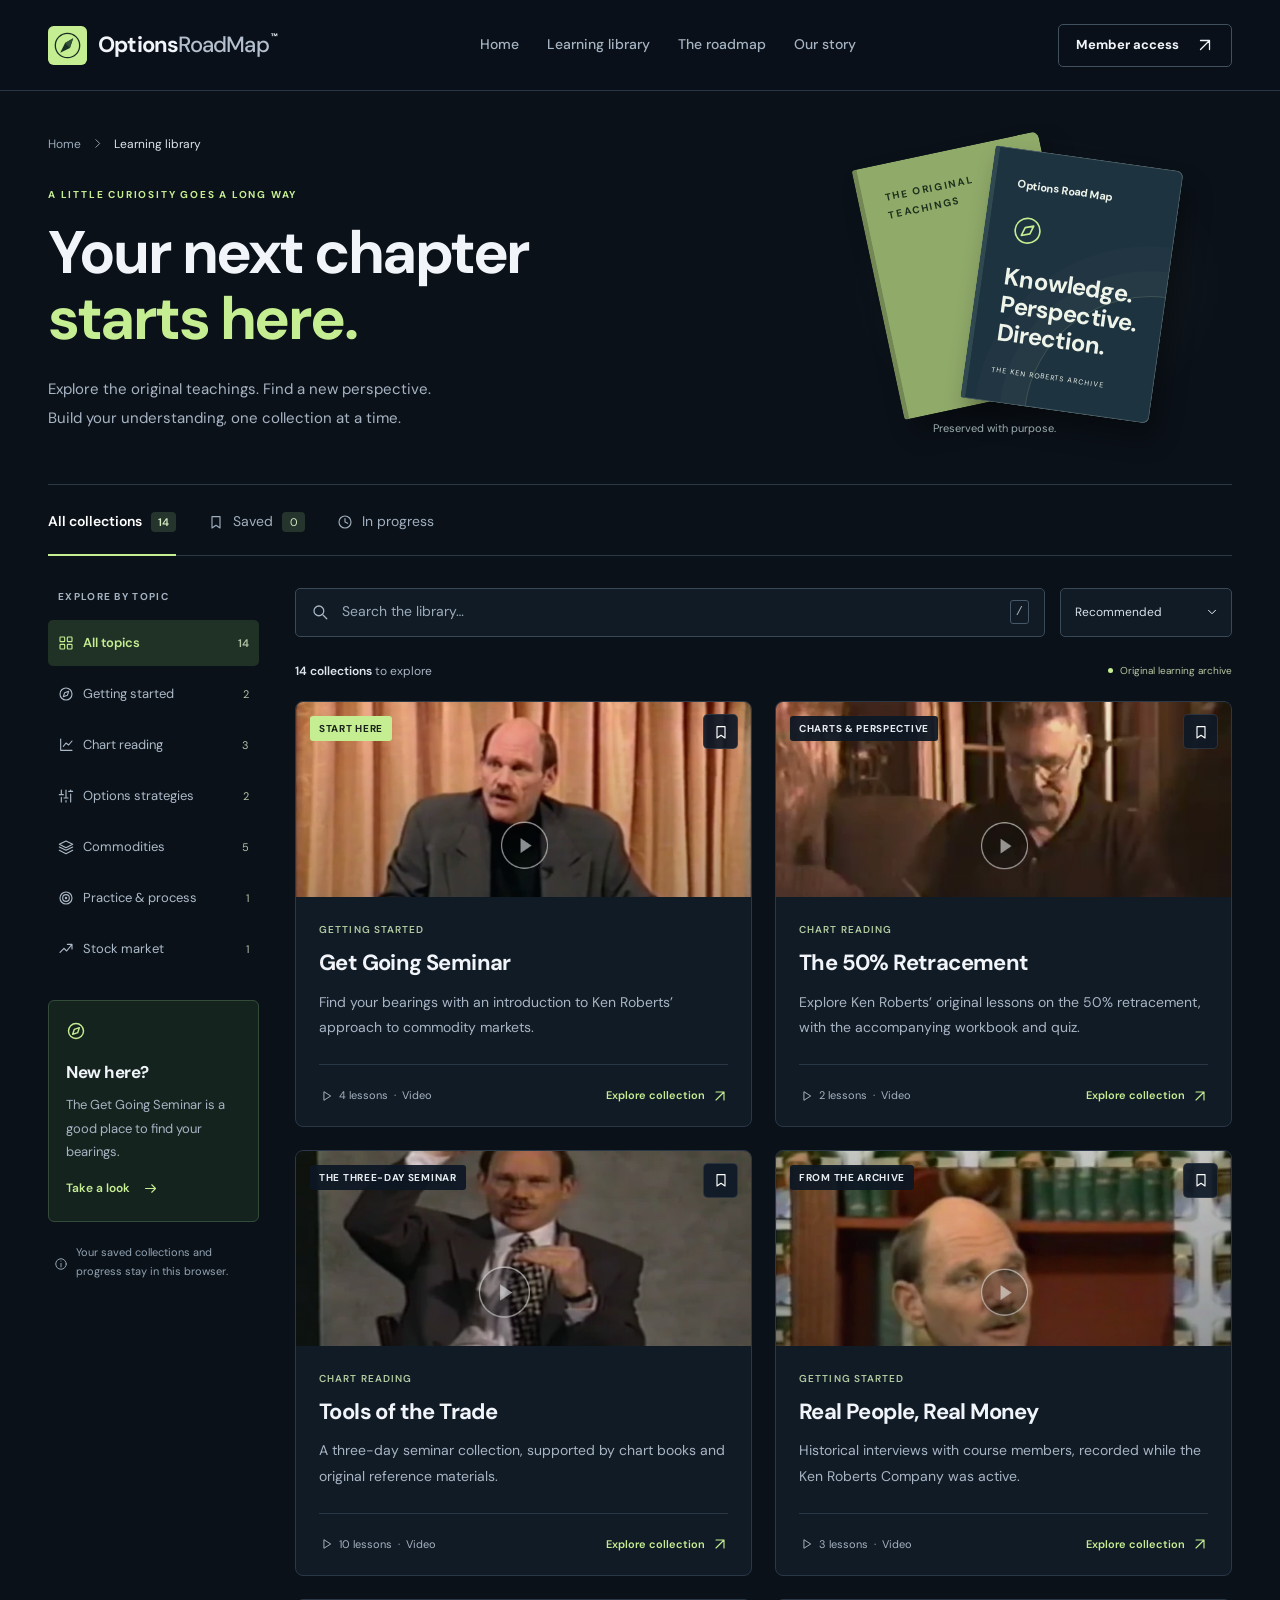
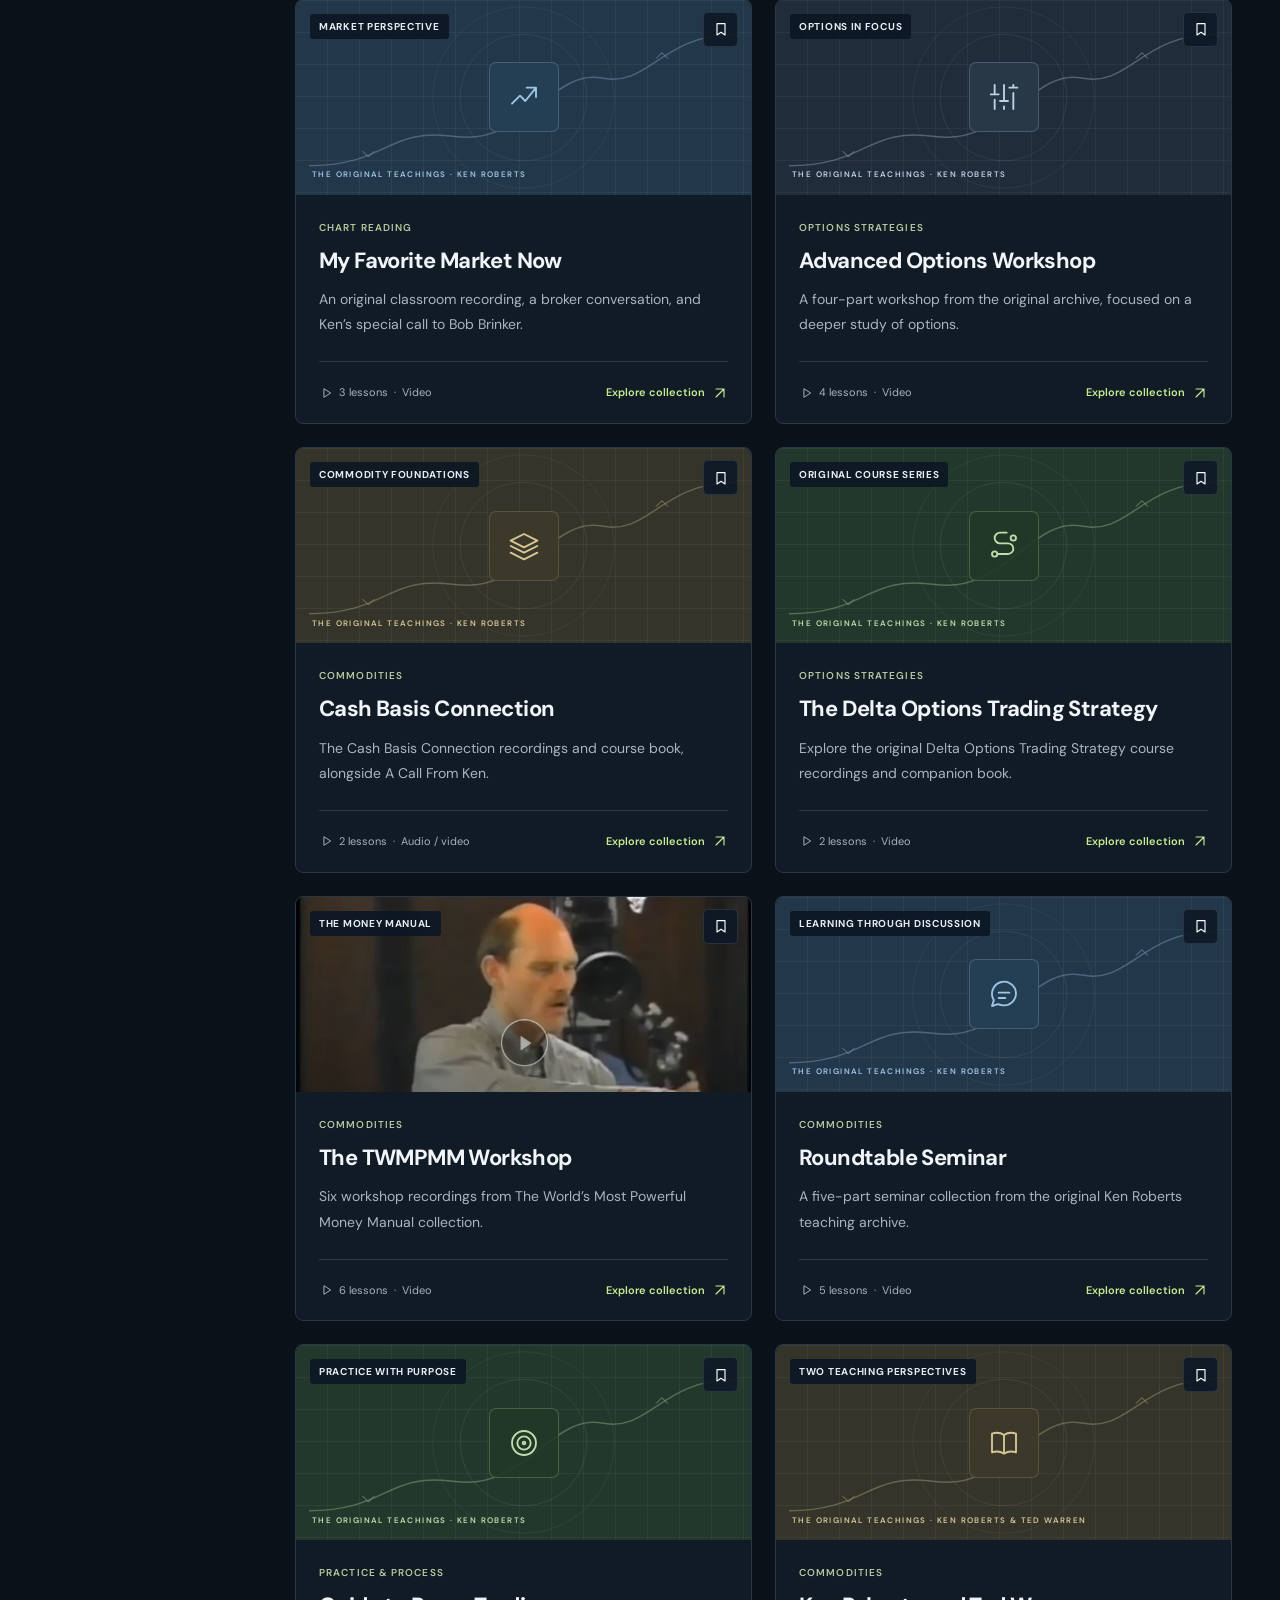
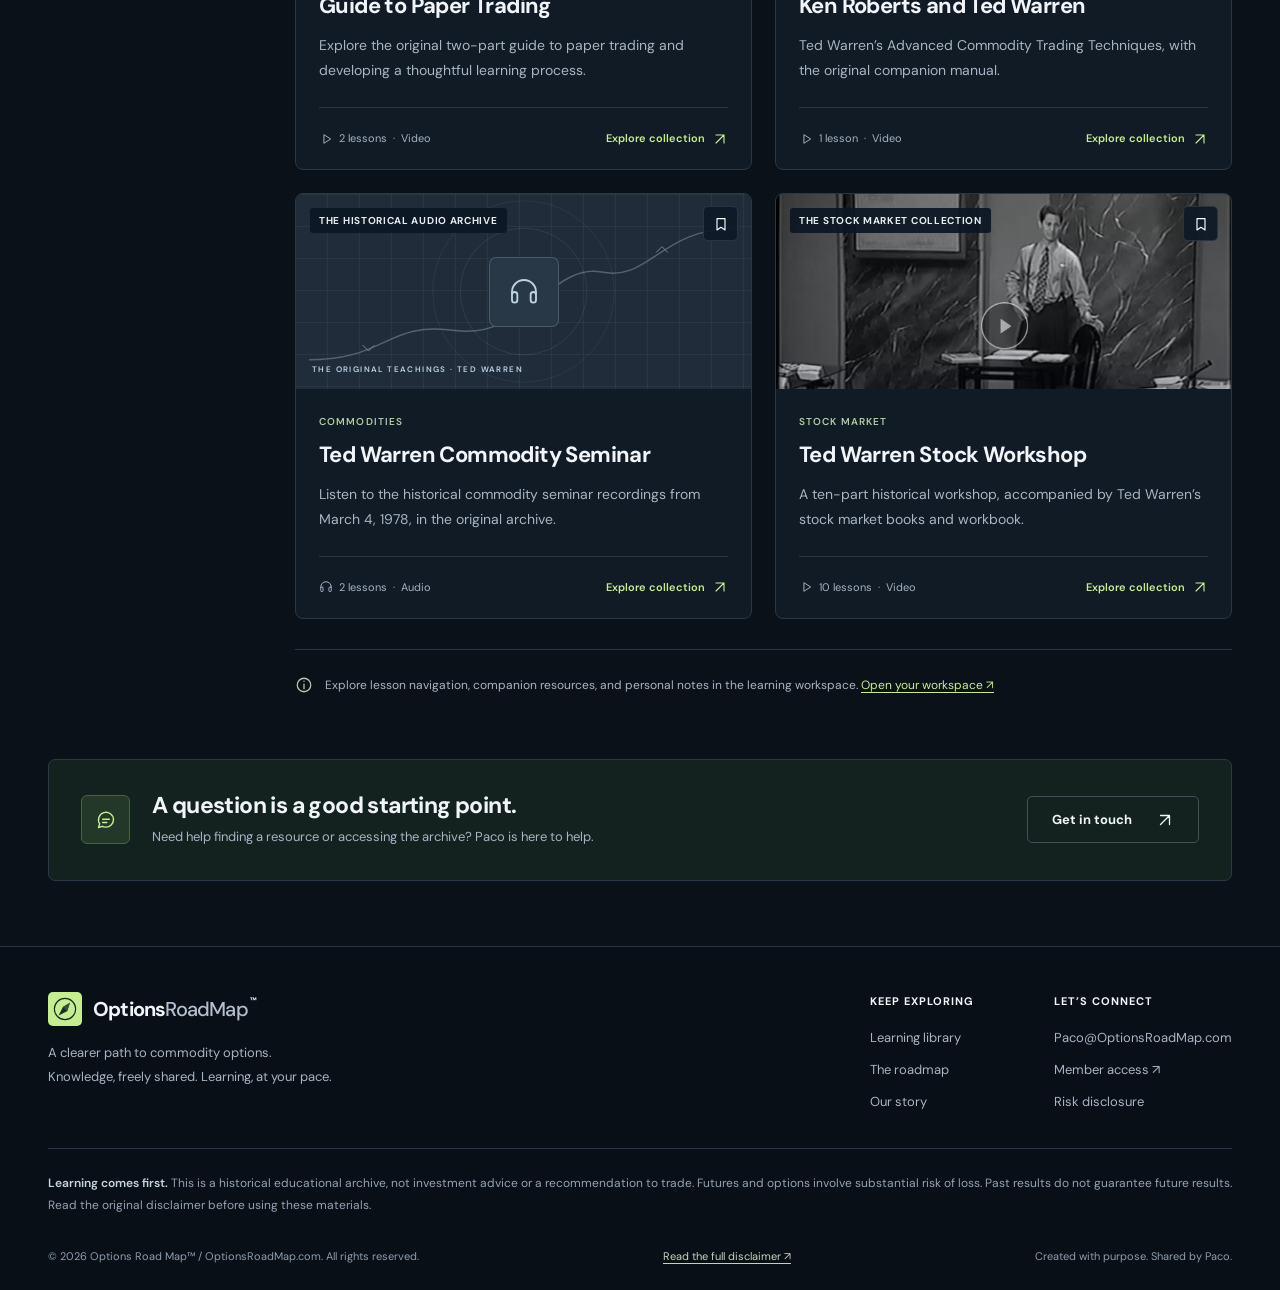
==== commit 67c90b31: "Link navbar Learning library to homepage section with active navigation" ====
--- a/library.html
+++ b/library.html
@@ -4,16 +4,16 @@
   <meta charset="UTF-8"><meta name="viewport" content="width=device-width, initial-scale=1">
   <meta name="description" content="Explore the Options Road Map learning archive. Find Ken Roberts seminars, commodity options courses, historical audio, and stock market workshops.">
   <meta name="theme-color" content="#0b1119"><title>Learning Library — Options Road Map</title>
-  <link rel="icon" href="assets/compass.svg" type="image/svg+xml"><link rel="stylesheet" href="styles.css">
-  <script src="courses.js" defer></script><script src="app.js" defer></script>
+  <link rel="icon" href="assets/compass.svg" type="image/svg+xml"><link rel="stylesheet" href="styles.css?v=2265ce42da83">
+  <script src="courses.js?v=ac23a9f4722e" defer></script><script src="app.js?v=1377c738c012" defer></script>
 </head>
 <body data-page="library">
 <a class="skip-link" href="#main">Skip to content</a>
 <header class="site-header"><div class="container header-inner">
   <a class="brand" href="index.html" aria-label="Options Road Map home"><img src="assets/compass.svg" width="39" height="39" alt=""><span>Options<span class="brand-light">RoadMap</span><sup>™</sup></span></a>
   <button class="menu-toggle icon-button" aria-label="Open navigation" aria-expanded="false" aria-controls="main-nav" data-icon="menu"></button>
-  <nav id="main-nav" class="main-nav" aria-label="Main navigation"><a href="index.html">Home</a><a href="library.html" aria-current="page">Learning library</a><a href="index.html#roadmap">The roadmap</a><a href="index.html#about">Our story</a></nav>
-  <a class="button button-outline member-button" href="private.html" aria-label="Member access"><span class="member-label-desktop">Member access</span><span class="member-label-mobile">Access</span><span data-icon="arrow-up-right"></span></a>
+  <nav id="main-nav" class="main-nav" aria-label="Main navigation"><a href="index.html">Home</a><a href="index.html#learning_library">Learning library</a><a href="index.html#roadmap">The roadmap</a><a href="index.html#about">Our story</a></nav>
+  <button class="button button-outline member-button" data-access aria-haspopup="dialog" aria-controls="access-dialog"><span class="member-label-desktop">Member access</span><span class="member-label-mobile">Access</span><span data-icon="arrow-up-right"></span></button>
 </div></header>
 <main id="main">
   <section class="library-hero container"><div><a class="breadcrumb" href="index.html">Home <span data-icon="chevron-right"></span> <span>Learning library</span></a><div class="eyebrow">A LITTLE CURIOSITY GOES A LONG WAY</div><h1>Your next chapter<br><em>starts here.</em></h1><p>Explore the original teachings. Find a new perspective.<br>Build your understanding, one collection at a time.</p></div><div class="library-hero-art" aria-hidden="true"><div class="archive-cover cover-back"><span>THE ORIGINAL<br>TEACHINGS</span></div><div class="archive-cover cover-front"><span class="book-brand">Options Road Map</span><span class="cover-compass" data-icon="compass"></span><strong>Knowledge.<br>Perspective.<br>Direction.</strong><small>THE KEN ROBERTS ARCHIVE</small></div><span class="archive-caption">Preserved with purpose.</span></div></section>
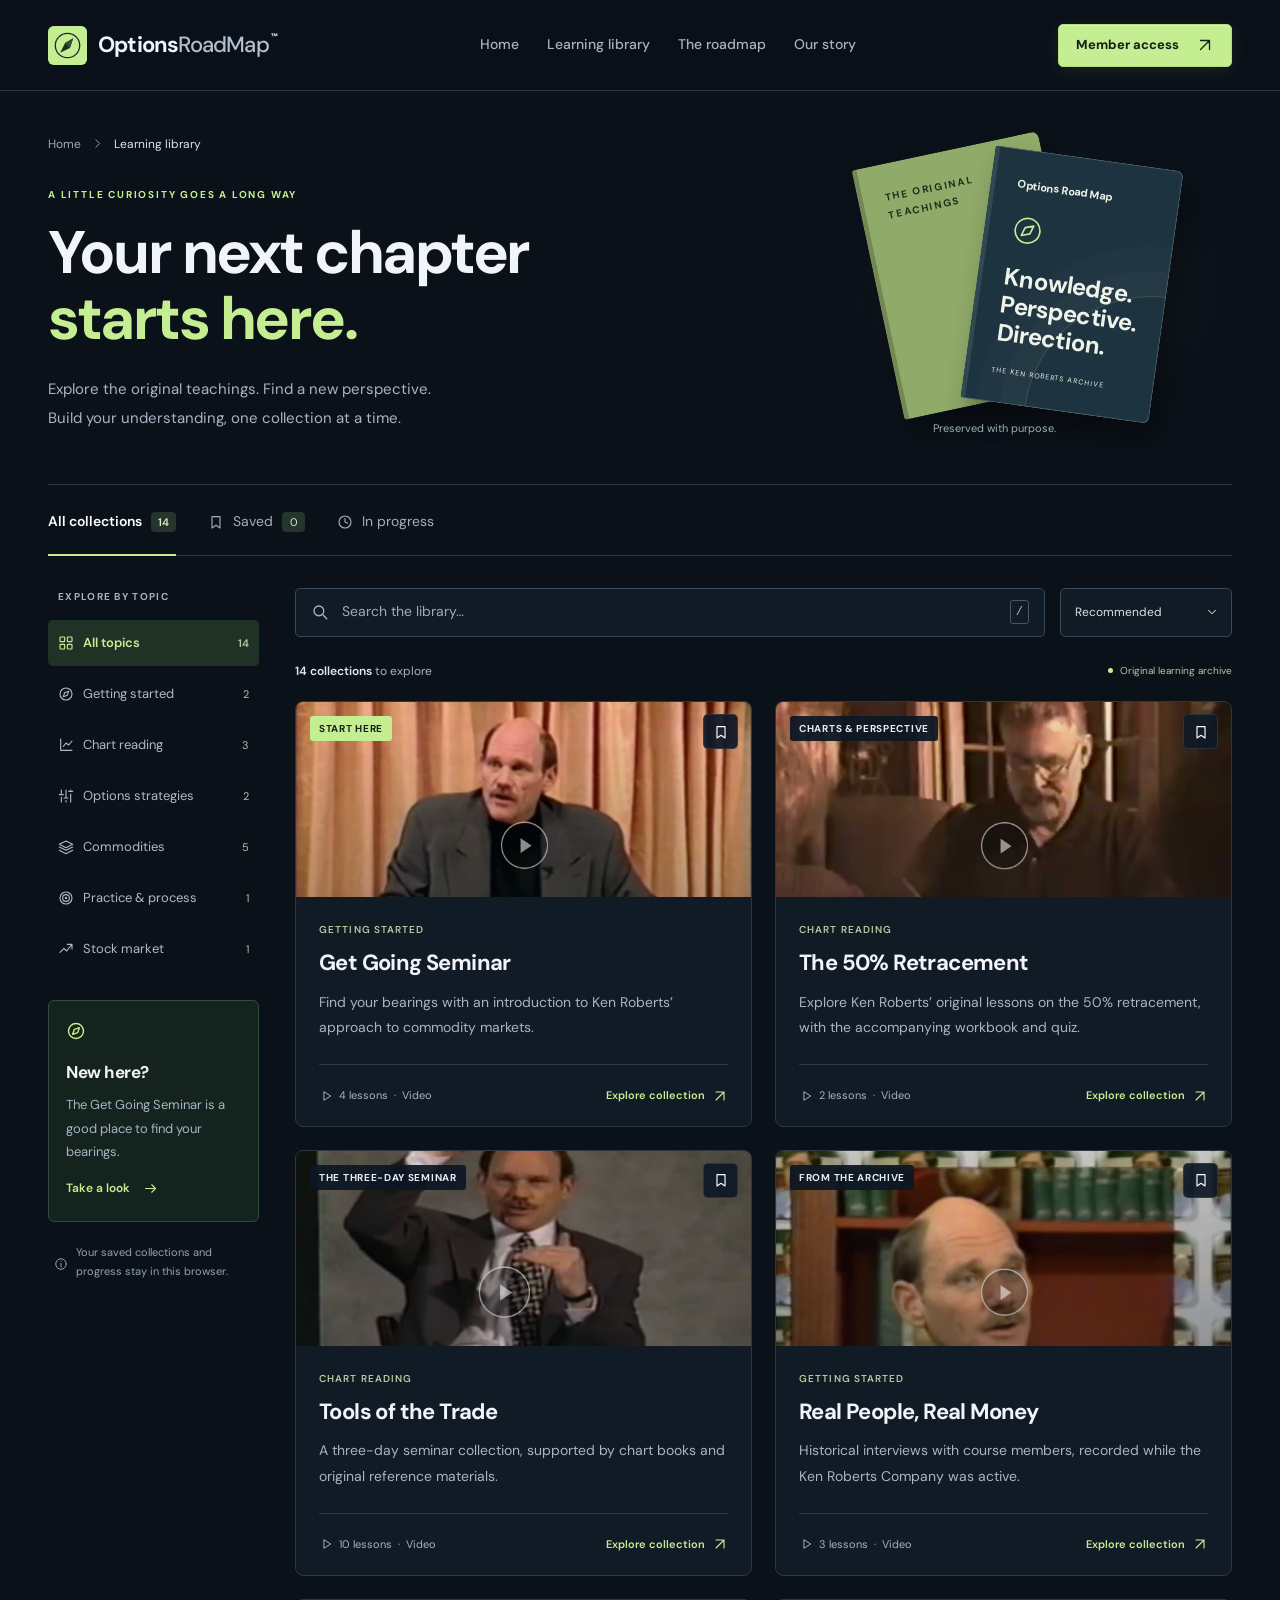
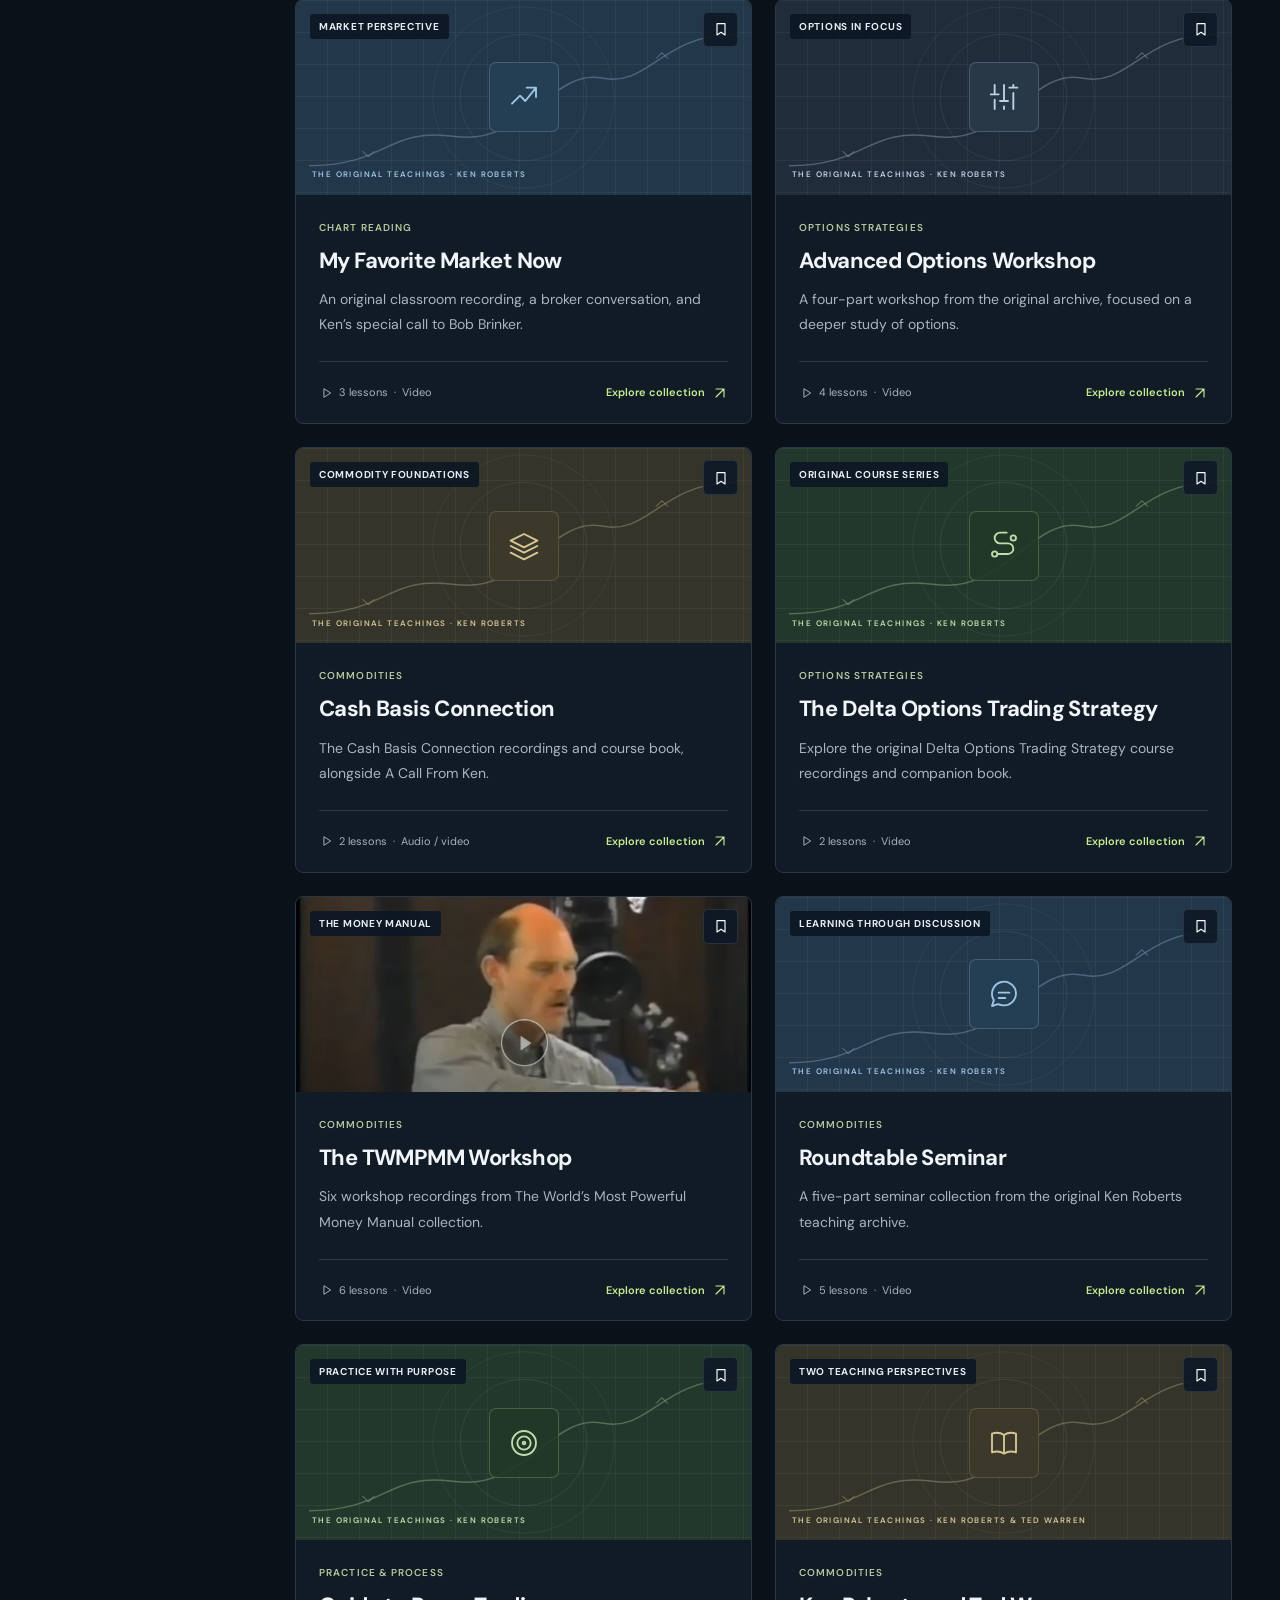
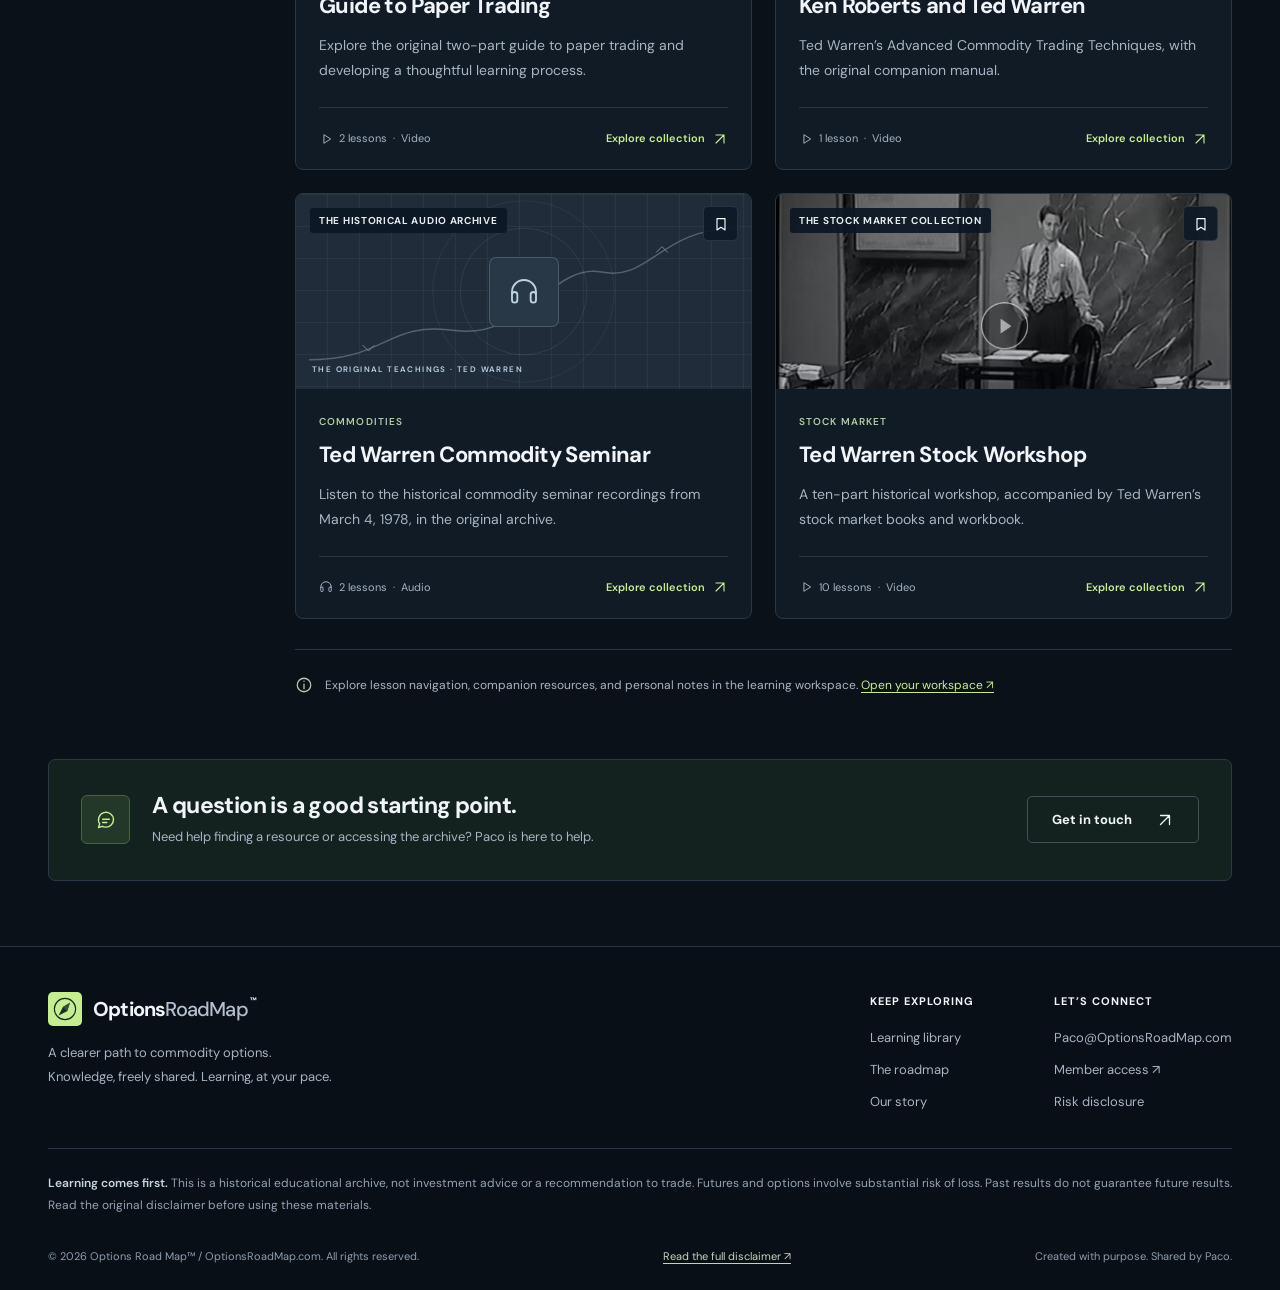
==== commit 3e78dc92: "Highlight collection browsing and member access with green glare buttons" ====
--- a/library.html
+++ b/library.html
@@ -4,7 +4,7 @@
   <meta charset="UTF-8"><meta name="viewport" content="width=device-width, initial-scale=1">
   <meta name="description" content="Explore the Options Road Map learning archive. Find Ken Roberts seminars, commodity options courses, historical audio, and stock market workshops.">
   <meta name="theme-color" content="#0b1119"><title>Learning Library — Options Road Map</title>
-  <link rel="icon" href="assets/compass.svg" type="image/svg+xml"><link rel="stylesheet" href="styles.css?v=2265ce42da83">
+  <link rel="icon" href="assets/compass.svg" type="image/svg+xml"><link rel="stylesheet" href="styles.css?v=d524d7306bec">
   <script src="courses.js?v=ac23a9f4722e" defer></script><script src="app.js?v=1377c738c012" defer></script>
 </head>
 <body data-page="library">
@@ -13,7 +13,7 @@
   <a class="brand" href="index.html" aria-label="Options Road Map home"><img src="assets/compass.svg" width="39" height="39" alt=""><span>Options<span class="brand-light">RoadMap</span><sup>™</sup></span></a>
   <button class="menu-toggle icon-button" aria-label="Open navigation" aria-expanded="false" aria-controls="main-nav" data-icon="menu"></button>
   <nav id="main-nav" class="main-nav" aria-label="Main navigation"><a href="index.html">Home</a><a href="index.html#learning_library">Learning library</a><a href="index.html#roadmap">The roadmap</a><a href="index.html#about">Our story</a></nav>
-  <button class="button button-outline member-button" data-access aria-haspopup="dialog" aria-controls="access-dialog"><span class="member-label-desktop">Member access</span><span class="member-label-mobile">Access</span><span data-icon="arrow-up-right"></span></button>
+  <button class="button button-attention member-button" data-access aria-haspopup="dialog" aria-controls="access-dialog"><span class="member-label-desktop">Member access</span><span class="member-label-mobile">Access</span><span data-icon="arrow-up-right"></span></button>
 </div></header>
 <main id="main">
   <section class="library-hero container"><div><a class="breadcrumb" href="index.html">Home <span data-icon="chevron-right"></span> <span>Learning library</span></a><div class="eyebrow">A LITTLE CURIOSITY GOES A LONG WAY</div><h1>Your next chapter<br><em>starts here.</em></h1><p>Explore the original teachings. Find a new perspective.<br>Build your understanding, one collection at a time.</p></div><div class="library-hero-art" aria-hidden="true"><div class="archive-cover cover-back"><span>THE ORIGINAL<br>TEACHINGS</span></div><div class="archive-cover cover-front"><span class="book-brand">Options Road Map</span><span class="cover-compass" data-icon="compass"></span><strong>Knowledge.<br>Perspective.<br>Direction.</strong><small>THE KEN ROBERTS ARCHIVE</small></div><span class="archive-caption">Preserved with purpose.</span></div></section>
--- a/styles.css
+++ b/styles.css
@@ -62,6 +62,15 @@
 .button-outline:hover { background: #1e2c37; border-color: #718475; }
 .member-button { font-size: 13px; gap: 17px; min-height: 43px; padding: 10px 17px; }
 .member-label-mobile { display: none; }
+.button-attention { position: relative; isolation: isolate; overflow: hidden; flex-shrink: 0; background: var(--lime); color: #13201a; border-color: #b4dc7c; box-shadow: 0 4px 18px #b4dc7c18, inset 0 1px 0 #ffffff50; }
+.button-attention:hover { background: #d5f7af; border-color: #d5f7af; box-shadow: 0 6px 24px #b4dc7c30, inset 0 1px 0 #ffffff70; }
+.button-attention > * { position: relative; z-index: 1; }
+.button-attention::before { content: ''; position: absolute; z-index: 0; pointer-events: none; top: -20%; left: 0; width: 38%; height: 140%; background: linear-gradient(90deg, transparent, #ffffff80, transparent); transform: translateX(-200%) skewX(-24deg); animation: button-glare 4.8s ease-in-out infinite; }
+.member-button.button-attention::before { animation-delay: .7s; }
+@keyframes button-glare {
+  0% { transform: translateX(-200%) skewX(-24deg); }
+  28%, 100% { transform: translateX(380%) skewX(-24deg); }
+}
 .icon-button { display: inline-flex; align-items: center; justify-content: center; background: none; border: 1px solid var(--line); border-radius: 5px; width: 40px; height: 40px; }
 .menu-toggle { display: none; }
 .text-link { display: inline-flex; align-items: center; gap: 13px; font-size: 14px; font-weight: 600; border: 0; background: none; padding: 0; color: var(--ink); }
